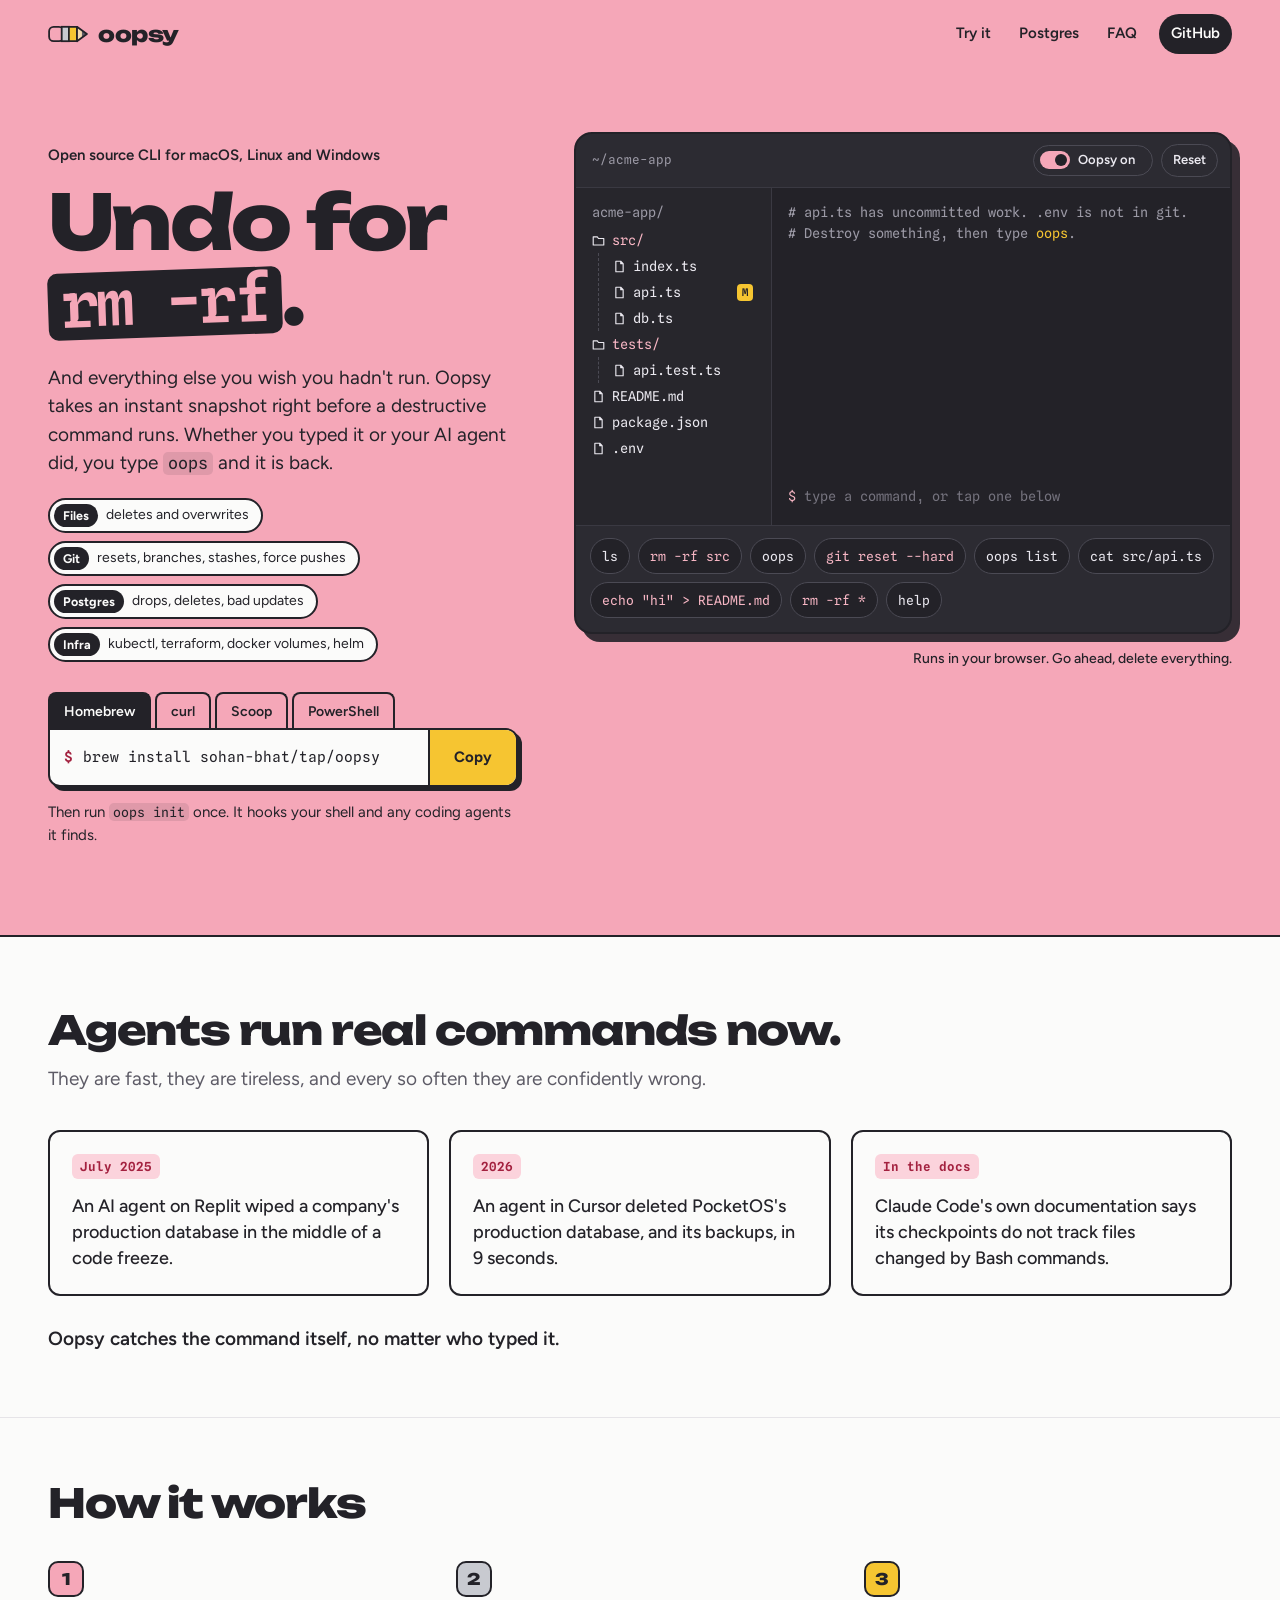
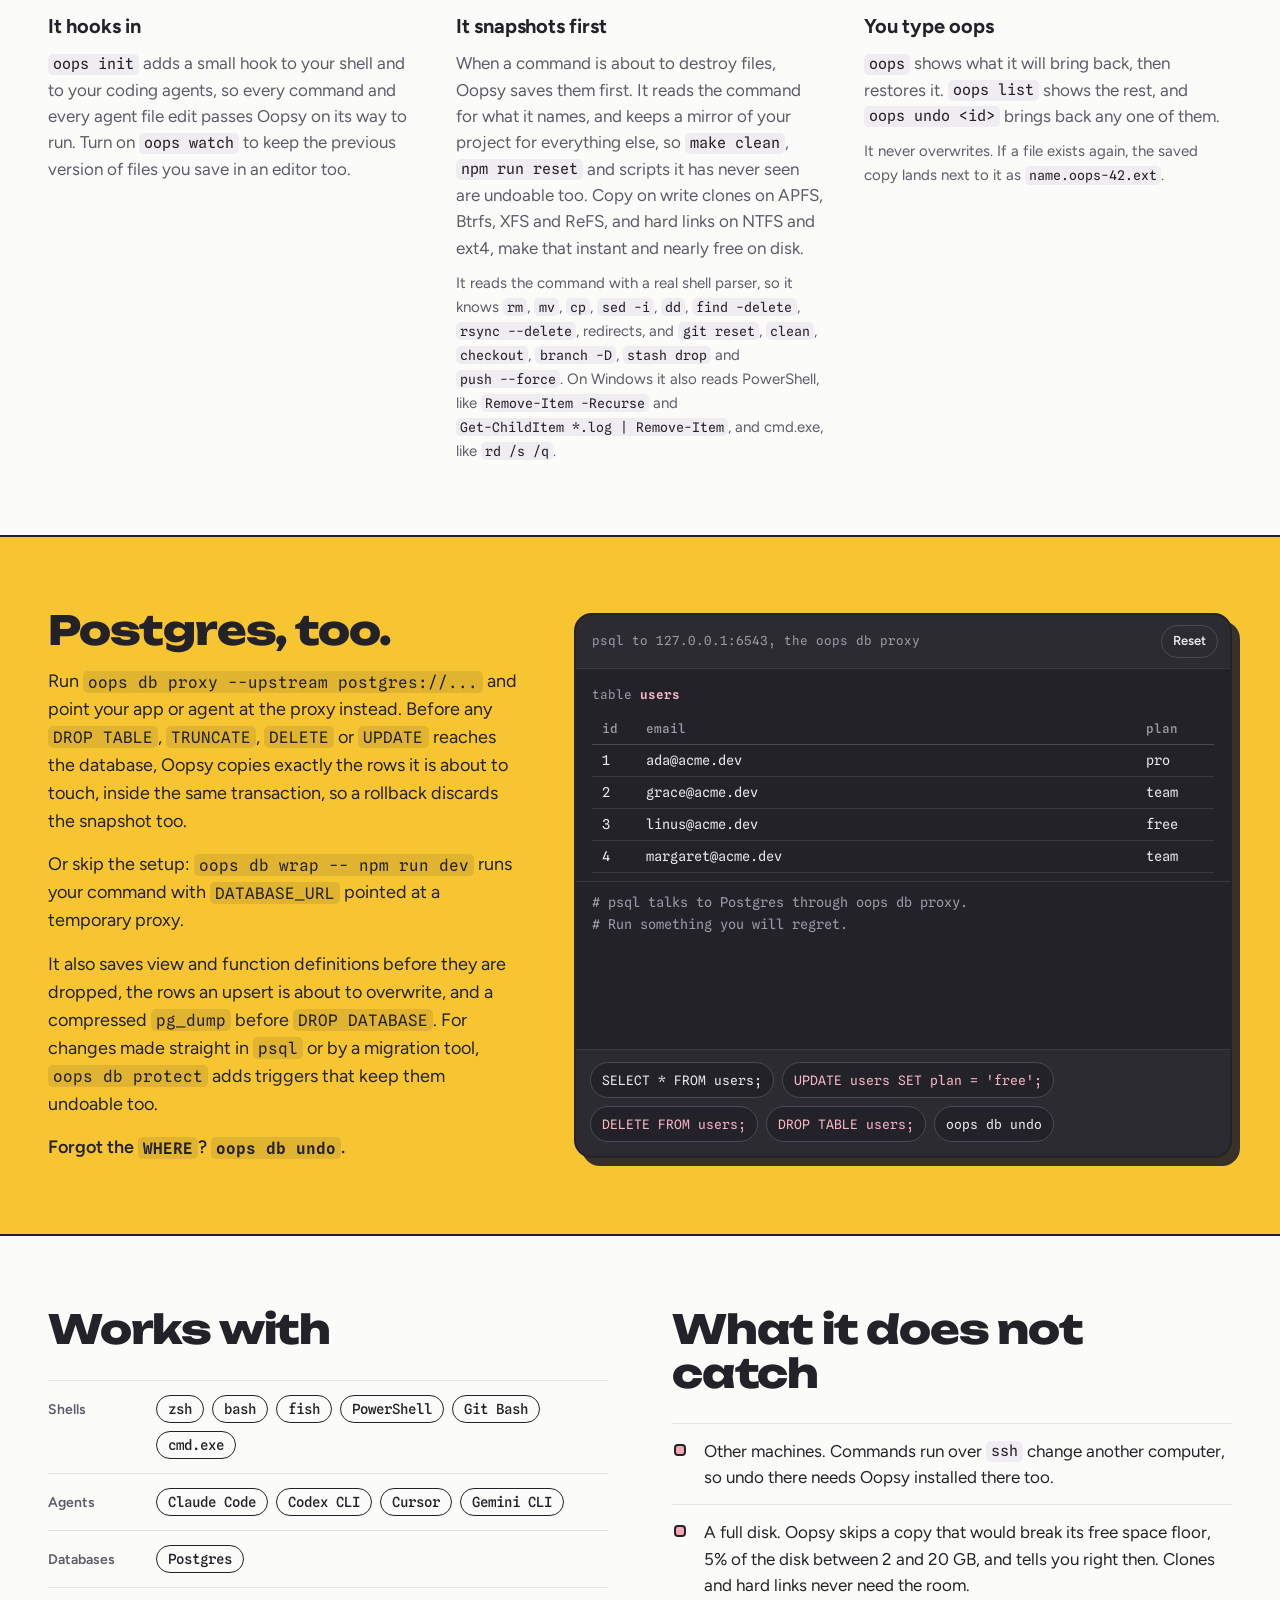
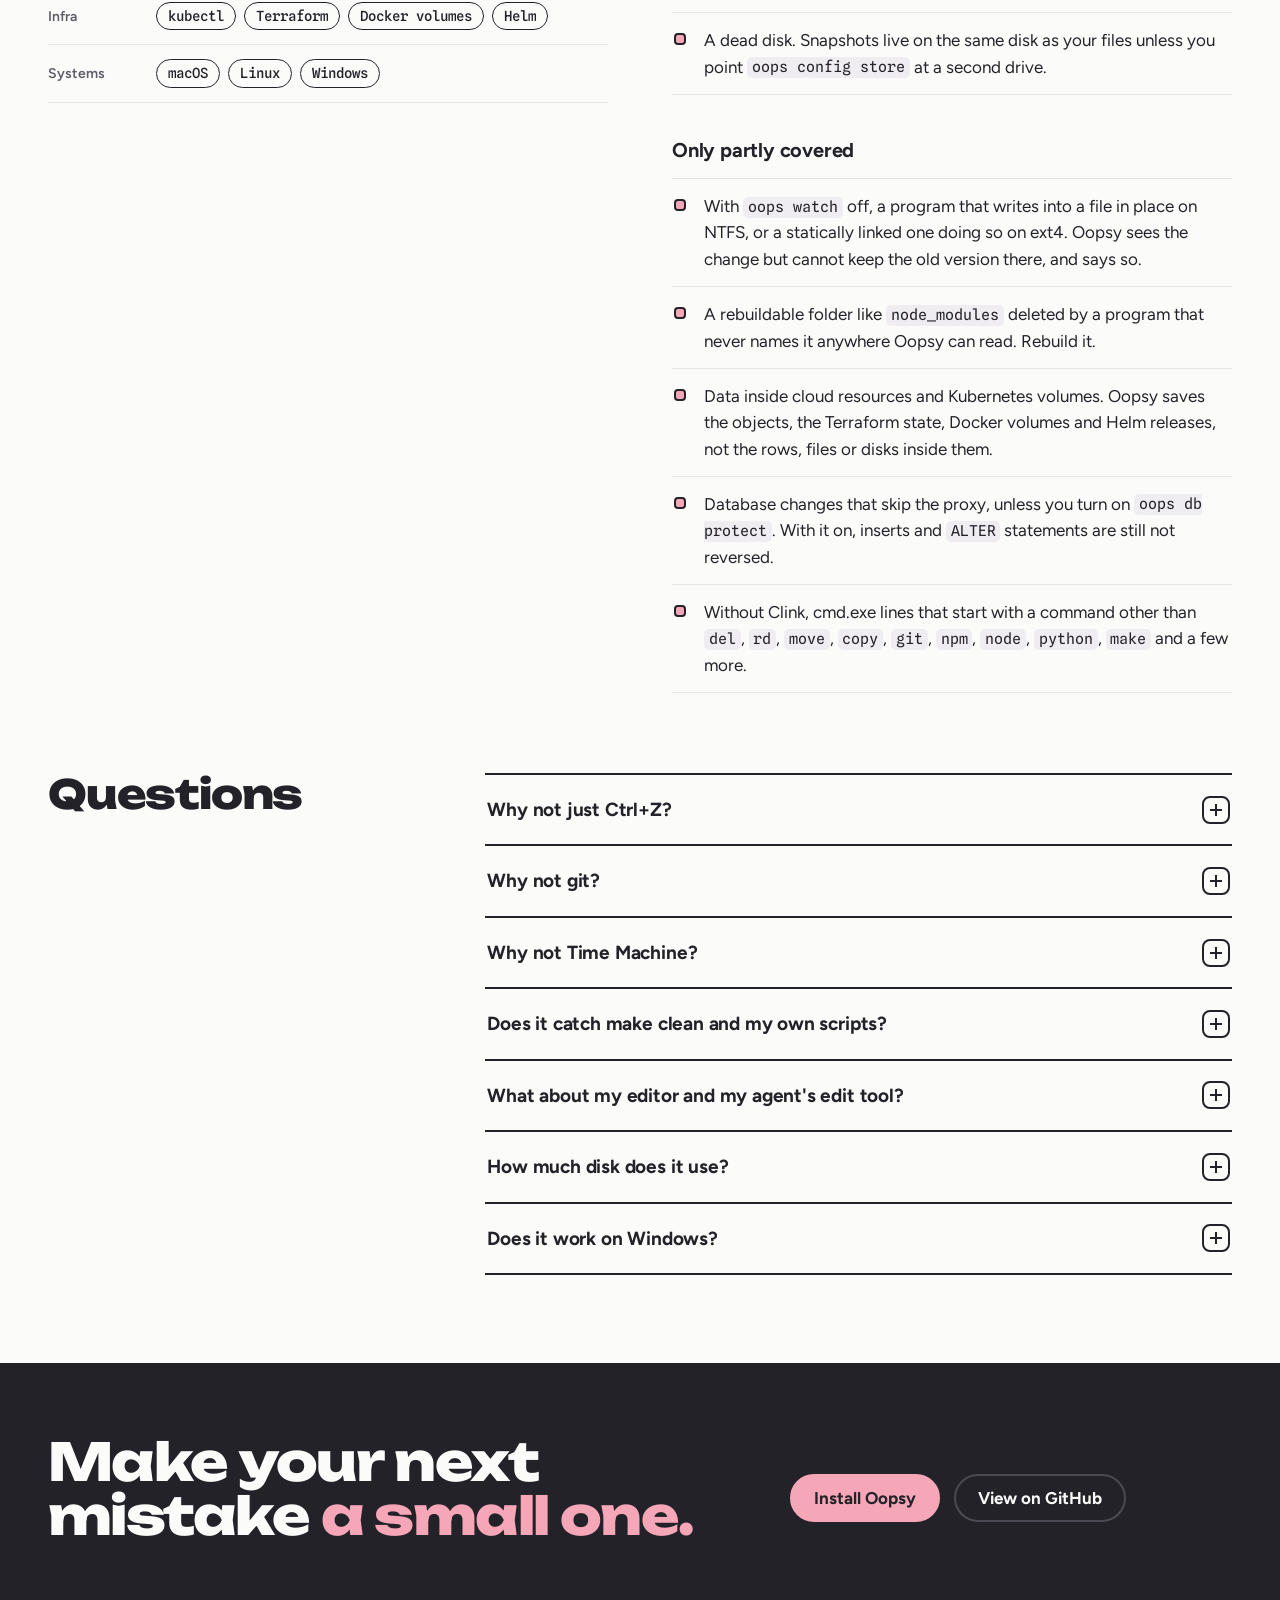
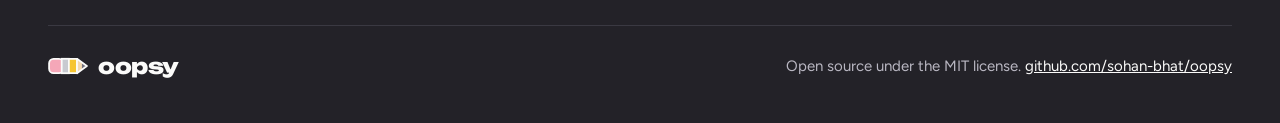
==== site/index.html @ 0bdcb868 "Sharpened pencil tip in the nav and footer logo and on the share card" ====
<!doctype html>
<html lang="en">
<head>
<meta charset="utf-8">
<meta name="viewport" content="width=device-width, initial-scale=1">
<title>Oopsy: undo for rm -rf</title>
<meta name="description" content="Oopsy is an open source CLI that makes destructive commands undoable, for people and AI coding agents. It snapshots files deleted or overwritten by any command, git resets, branches, stashes and force pushes, Postgres tables, rows and databases, and Kubernetes, Terraform and Docker state, right before they are destroyed. Type oops and it is back.">
<meta name="theme-color" content="#F5A7B8">
<link rel="canonical" href="https://sohan-bhat.github.io/oopsy/">
<link rel="icon" href="favicon.svg" type="image/svg+xml">
<link rel="icon" href="favicon-32.png" sizes="32x32" type="image/png">
<link rel="apple-touch-icon" href="apple-touch-icon.png">

<meta property="og:type" content="website">
<meta property="og:site_name" content="Oopsy">
<meta property="og:title" content="Oopsy: undo for rm -rf">
<meta property="og:description" content="Deleted files, overwrites, git resets, deleted branches, force pushes, dropped tables and deleted rows. Type oops and it is back.">
<meta property="og:url" content="https://sohan-bhat.github.io/oopsy/">
<meta property="og:image" content="https://sohan-bhat.github.io/oopsy/og.png">
<meta property="og:image:width" content="1200">
<meta property="og:image:height" content="630">
<meta property="og:image:alt" content="Oopsy. Undo for rm -rf. A terminal shows rm -rf src, then oops restoring 3 files.">
<meta name="twitter:card" content="summary_large_image">
<meta name="twitter:title" content="Oopsy: undo for rm -rf">
<meta name="twitter:description" content="Deleted files, git resets, force pushes, dropped tables and deleted rows. Type oops and it is back.">
<meta name="twitter:image" content="https://sohan-bhat.github.io/oopsy/og.png">

<link rel="preconnect" href="https://fonts.googleapis.com">
<link rel="preconnect" href="https://fonts.gstatic.com" crossorigin>
<link rel="preload" as="style" href="https://fonts.googleapis.com/css2?family=Figtree:wght@400;500;600;700&amp;family=Spline+Sans+Mono:wght@400;500;600&amp;family=Unbounded:wght@800&amp;display=swap">
<link rel="stylesheet" href="https://fonts.googleapis.com/css2?family=Figtree:wght@400;500;600;700&amp;family=Spline+Sans+Mono:wght@400;500;600&amp;family=Unbounded:wght@800&amp;display=swap" media="print" onload="this.media='all'">
<noscript><link rel="stylesheet" href="https://fonts.googleapis.com/css2?family=Figtree:wght@400;500;600;700&amp;family=Spline+Sans+Mono:wght@400;500;600&amp;family=Unbounded:wght@800&amp;display=swap"></noscript>
<link rel="stylesheet" href="styles.css">
</head>
<body>
<a class="skip" href="#main">Skip to content</a>

<header class="top">
  <div class="wrap top__inner">
    <a class="brand" href="#" aria-label="Oopsy home">
      <svg class="brand__mark" viewBox="0 0 44 20" aria-hidden="true"><rect x="1" y="2" width="16" height="16" rx="5" fill="#F5A7B8" stroke="#232228" stroke-width="2"/><rect x="15" y="2" width="8" height="16" fill="#C8CAD0" stroke="#232228" stroke-width="2"/><path d="M23 2h9v16h-9z" fill="#F6C531" stroke="#232228" stroke-width="2" stroke-linejoin="round"/><path d="M32 2l11 8-11 8z" fill="#F3D9B1"/><path d="M37.5 6l5.5 4-5.5 4z" fill="#5D5B66"/><path d="M32 2l11 8-11 8z" fill="none" stroke="#232228" stroke-width="2" stroke-linejoin="round"/></svg>
      <span class="brand__word">oopsy</span>
    </a>
    <nav class="top__nav" aria-label="Main">
      <a href="#try">Try it</a>
      <a href="#postgres">Postgres</a>
      <a href="#faq">FAQ</a>
      <a class="top__gh" href="https://github.com/sohan-bhat/oopsy">GitHub</a>
    </nav>
  </div>
</header>

<main id="main">

<section class="hero" aria-labelledby="hero-title">
  <div class="wrap hero__grid">
    <div class="hero__copy">
      <p class="hero__kicker">Open source CLI for macOS, Linux and Windows</p>
      <h1 id="hero-title" class="hero__title">Undo for<br> <code>rm&nbsp;-rf</code>.</h1>
      <p class="hero__lede">And everything else you wish you hadn't run. Oopsy takes an instant snapshot right before a destructive command runs. Whether you typed it or your AI agent did, you type <code>oops</code> and it is back.</p>
      <ul class="undoables" aria-label="What oops brings back">
        <li><b>Files</b> deletes and overwrites</li>
        <li><b>Git</b> resets, branches, stashes, force pushes</li>
        <li><b>Postgres</b> drops, deletes, bad updates</li>
        <li><b>Infra</b> kubectl, terraform, docker volumes, helm</li>
      </ul>

      <div class="install" id="install">
        <div class="install__tabs" role="tablist" aria-label="Install method">
          <button class="install__tab" role="tab" id="tab-brew" aria-selected="true" aria-controls="panel-install" data-cmd="brew install sohan-bhat/tap/oopsy">Homebrew</button>
          <button class="install__tab" role="tab" id="tab-curl" aria-selected="false" aria-controls="panel-install" tabindex="-1" data-cmd="curl -fsSL https://sohan-bhat.github.io/oopsy/install.sh | sh">curl</button>
          <button class="install__tab" role="tab" id="tab-scoop" aria-selected="false" aria-controls="panel-install" tabindex="-1" data-prompt="PS&gt;" data-cmd="scoop bucket add oopsy https://github.com/sohan-bhat/scoop-bucket; scoop install oopsy/oopsy">Scoop</button>
          <button class="install__tab" role="tab" id="tab-ps" aria-selected="false" aria-controls="panel-install" tabindex="-1" data-prompt="PS&gt;" data-cmd="irm https://sohan-bhat.github.io/oopsy/install.ps1 | iex">PowerShell</button>
        </div>
        <div class="install__box" id="panel-install" role="tabpanel" aria-labelledby="tab-brew">
          <code class="install__cmd" id="install-cmd"><span class="install__dollar" aria-hidden="true">$</span><span id="install-text">brew install sohan-bhat/tap/oopsy</span></code>
          <button class="install__copy" id="install-copy" type="button"><span class="install__copy-label">Copy</span></button>
        </div>
        <p class="install__then">Then run <code>oops init</code> once. It hooks your shell and any coding agents it finds.</p>
        <p class="sr-only" id="copy-status" role="status" aria-live="polite"></p>
      </div>
    </div>

    <div class="hero__demo" id="try">
      <div class="term" id="term" aria-label="Interactive demo terminal">
        <div class="term__bar">
          <span class="term__title">~/acme-app</span>
          <div class="term__controls">
            <button class="switch" id="oopsy-switch" type="button" aria-pressed="true">
              <span class="switch__track" aria-hidden="true"><span class="switch__knob"></span></span>
              <span class="switch__label">Oopsy <span class="switch__state">on</span></span>
            </button>
            <button class="term__reset" id="term-reset" type="button">Reset</button>
          </div>
        </div>
        <div class="term__body">
          <div class="tree" aria-label="Project files">
            <p class="tree__root">acme-app/</p>
            <ul class="tree__list" id="tree" role="list"></ul>
          </div>
          <div class="term__console">
            <div class="term__out" id="term-out" role="log" aria-live="polite" aria-label="Terminal output" tabindex="0"></div>
            <form class="term__line" id="term-form" autocomplete="off">
              <label class="term__prompt" for="term-input"><span class="sr-only">Command</span><span aria-hidden="true">$</span></label>
              <input class="term__input" id="term-input" type="text" spellcheck="false" autocapitalize="off" autocorrect="off" enterkeyhint="go" placeholder="type a command, or tap one below">
            </form>
          </div>
        </div>
        <div class="chips" id="chips" aria-label="Suggested commands"></div>
      </div>
      <p class="demo__note">Runs in your browser. Go ahead, delete everything.</p>
    </div>
  </div>
</section>

<section class="why" aria-labelledby="why-title">
  <div class="wrap">
    <h2 id="why-title" class="h2">Agents run real commands now.</h2>
    <p class="why__lede">They are fast, they are tireless, and every so often they are confidently wrong.</p>
    <ul class="incidents" role="list">
      <li class="incident">
        <p class="incident__when">July 2025</p>
        <p class="incident__what">An AI agent on Replit wiped a company's production database in the middle of a code freeze.</p>
      </li>
      <li class="incident">
        <p class="incident__when">2026</p>
        <p class="incident__what">An agent in Cursor deleted PocketOS's production database, and its backups, in 9 seconds.</p>
      </li>
      <li class="incident">
        <p class="incident__when">In the docs</p>
        <p class="incident__what">Claude Code's own documentation says its checkpoints do not track files changed by Bash commands.</p>
      </li>
    </ul>
    <p class="why__close">Oopsy catches the command itself, no matter who typed it.</p>
  </div>
</section>

<section class="how" aria-labelledby="how-title">
  <div class="wrap">
    <h2 id="how-title" class="h2">How it works</h2>
    <ol class="steps" role="list">
      <li class="step">
        <h3 class="step__title">It hooks in</h3>
        <p><code>oops init</code> adds a small hook to your shell and to your coding agents, so every command and every agent file edit passes Oopsy on its way to run. Turn on <code>oops watch</code> to keep the previous version of files you save in an editor too.</p>
      </li>
      <li class="step">
        <h3 class="step__title">It snapshots first</h3>
        <p>When a command is about to destroy files, Oopsy saves them first. It reads the command for what it names, and keeps a mirror of your project for everything else, so <code>make clean</code>, <code>npm run reset</code> and scripts it has never seen are undoable too. Copy on write clones on APFS, Btrfs, XFS and ReFS, and hard links on NTFS and ext4, make that instant and nearly free on disk.</p>
        <p class="step__more">It reads the command with a real shell parser, so it knows <code>rm</code>, <code>mv</code>, <code>cp</code>, <code>sed -i</code>, <code>dd</code>, <code>find -delete</code>, <code>rsync --delete</code>, redirects, and <code>git reset</code>, <code>clean</code>, <code>checkout</code>, <code>branch -D</code>, <code>stash drop</code> and <code>push --force</code>. On Windows it also reads PowerShell, like <code>Remove-Item -Recurse</code> and <code>Get-ChildItem *.log | Remove-Item</code>, and cmd.exe, like <code>rd /s /q</code>.</p>
      </li>
      <li class="step">
        <h3 class="step__title">You type oops</h3>
        <p><code>oops</code> shows what it will bring back, then restores it. <code>oops list</code> shows the rest, and <code>oops undo &lt;id&gt;</code> brings back any one of them.</p>
        <p class="step__more">It never overwrites. If a file exists again, the saved copy lands next to it as <code>name.oops-42.ext</code>.</p>
      </li>
    </ol>
  </div>
</section>

<section class="pg" id="postgres" aria-labelledby="pg-title">
  <div class="wrap pg__grid">
    <div class="pg__copy">
      <h2 id="pg-title" class="h2">Postgres, too.</h2>
      <p>Run <code>oops db proxy --upstream postgres://...</code> and point your app or agent at the proxy instead. Before any <code>DROP TABLE</code>, <code>TRUNCATE</code>, <code>DELETE</code> or <code>UPDATE</code> reaches the database, Oopsy copies exactly the rows it is about to touch, inside the same transaction, so a rollback discards the snapshot too.</p>
      <p>Or skip the setup: <code>oops db wrap -- npm run dev</code> runs your command with <code>DATABASE_URL</code> pointed at a temporary proxy.</p>
      <p>It also saves view and function definitions before they are dropped, the rows an upsert is about to overwrite, and a compressed <code>pg_dump</code> before <code>DROP DATABASE</code>. For changes made straight in <code>psql</code> or by a migration tool, <code>oops db protect</code> adds triggers that keep them undoable too.</p>
      <p>Forgot the <code>WHERE</code>? <code>oops db undo</code>.</p>
    </div>
    <div class="db" id="db" aria-label="Interactive database demo">
      <div class="db__bar">
        <span class="term__title">psql to 127.0.0.1:6543, the oops db proxy</span>
        <button class="term__reset" id="db-reset" type="button">Reset</button>
      </div>
      <div class="db__table-wrap">
        <p class="db__caption" id="db-caption">table <strong>users</strong></p>
        <table class="db__table" id="db-table" aria-describedby="db-caption">
          <thead><tr><th scope="col">id</th><th scope="col">email</th><th scope="col">plan</th></tr></thead>
          <tbody id="db-rows"></tbody>
        </table>
        <p class="db__empty" id="db-empty" hidden></p>
      </div>
      <div class="db__out" id="db-out" role="log" aria-live="polite" aria-label="Database console output" tabindex="0"></div>
      <div class="chips chips--db" id="db-chips" aria-label="Database commands"></div>
    </div>
  </div>
</section>

<section class="fit" aria-labelledby="fit-title">
  <div class="wrap fit__grid">
    <div>
      <h2 id="fit-title" class="h2">Works with</h2>
      <dl class="works">
        <div class="works__row"><dt>Shells</dt><dd><span>zsh</span><span>bash</span><span>fish</span><span>PowerShell</span><span>Git Bash</span><span>cmd.exe</span></dd></div>
        <div class="works__row"><dt>Agents</dt><dd><span>Claude Code</span><span>Codex CLI</span><span>Cursor</span><span>Gemini CLI</span></dd></div>
        <div class="works__row"><dt>Databases</dt><dd><span>Postgres</span></dd></div>
        <div class="works__row"><dt>Infra</dt><dd><span>kubectl</span><span>Terraform</span><span>Docker volumes</span><span>Helm</span></dd></div>
        <div class="works__row"><dt>Systems</dt><dd><span>macOS</span><span>Linux</span><span>Windows</span></dd></div>
      </dl>
    </div>
    <div>
      <h2 class="h2">What it does not catch</h2>
      <ul class="limits" role="list" id="limits">
        <li>Other machines. Commands run over <code>ssh</code> change another computer, so undo there needs Oopsy installed there too.</li>
        <li>A full disk. Oopsy skips a copy that would break its free space floor, 5% of the disk between 2 and 20 GB, and tells you right then. Clones and hard links never need the room.</li>
        <li>A dead disk. Snapshots live on the same disk as your files unless you point <code>oops config store</code> at a second drive.</li>
      </ul>
      <h3 class="limits__sub">Only partly covered</h3>
      <ul class="limits" role="list">
        <li>With <code>oops watch</code> off, a program that writes into a file in place on NTFS, or a statically linked one doing so on ext4. Oopsy sees the change but cannot keep the old version there, and says so.</li>
        <li>A rebuildable folder like <code>node_modules</code> deleted by a program that never names it anywhere Oopsy can read. Rebuild it.</li>
        <li>Data inside cloud resources and Kubernetes volumes. Oopsy saves the objects, the Terraform state, Docker volumes and Helm releases, not the rows, files or disks inside them.</li>
        <li>Database changes that skip the proxy, unless you turn on <code>oops db protect</code>. With it on, inserts and <code>ALTER</code> statements are still not reversed.</li>
        <li>Without Clink, cmd.exe lines that start with a command other than <code>del</code>, <code>rd</code>, <code>move</code>, <code>copy</code>, <code>git</code>, <code>npm</code>, <code>node</code>, <code>python</code>, <code>make</code> and a few more.</li>
      </ul>
    </div>
  </div>
</section>

<section class="faq" id="faq" aria-labelledby="faq-title">
  <div class="wrap faq__wrap">
    <h2 id="faq-title" class="h2">Questions</h2>
    <div class="faq__list">
      <details class="qa">
        <summary>Why not just Ctrl+Z?</summary>
        <p>Undo lives inside your editor. <code>rm</code>, <code>git</code> and your database never ask your editor first, so once a file is gone from disk there is no history to step back through. In a terminal, Ctrl+Z only suspends the running job.</p>
      </details>
      <details class="qa">
        <summary>Why not git?</summary>
        <p>Git protects what you committed. Uncommitted edits, untracked files, <code>.env</code> and everything in <code>.gitignore</code> are exactly what <code>rm -rf</code> and <code>git reset --hard</code> wipe out. Oopsy covers the work between commits.</p>
      </details>
      <details class="qa">
        <summary>Why not Time Machine?</summary>
        <p>Time Machine runs about once an hour, to another disk, and getting a folder back means scrolling through a timeline. Oopsy snapshots the exact moment before the command and restores in one word. Keep both.</p>
      </details>
      <details class="qa">
        <summary>Does it catch make clean and my own scripts?</summary>
        <p>Yes. Besides reading the command line, Oopsy keeps a mirror of each project you work in, where every file is a copy on write clone or a hard link, so it costs almost no disk. A quick walk before each command keeps it current, and whatever the command changes or deletes moves into its snapshot. Read only commands like <code>ls</code> and <code>git status</code> are skipped at no cost. Folders you can rebuild, like <code>node_modules</code>, are saved whole only when a command or its script names them.</p>
      </details>
      <details class="qa">
        <summary>What about my editor and my agent's edit tool?</summary>
        <p>Claude Code, Codex, Cursor and Gemini CLI file edits are saved before they happen, once per version, compressed, so repeats cost nothing; <code>oops</code> undoes the last one. For saves in your editor, run <code>oops watch on</code>: a small background service keeps the previous version of every file you change, and <code>oops list --watch</code> shows them.</p>
      </details>
      <details class="qa">
        <summary>How much disk does it use?</summary>
        <p>On APFS, Btrfs, XFS, ReFS and Windows Dev Drives, a snapshot is a copy on write clone. It shares storage with the original and costs almost nothing until the files change. On NTFS and ext4, a command that only deletes is saved with hard links, which cost nothing either. Overwrites there get a real copy, compressed with NTFS compression on Windows and zstd elsewhere, of any size as long as the disk keeps a safe floor free afterwards: 5% of the disk, between 2 and 20 GB. A project mirror costs a few hundred bytes per file. Snapshots are kept for 7 days and capped at 5 GB in total, and you can change both with <code>oops config</code>. To survive a dead disk, <code>oops config store</code> moves everything to a second drive, at the cost of one compressed copy of each project there.</p>
      </details>
      <details class="qa">
        <summary>Does it work on Windows?</summary>
        <p>Yes. Install it with Scoop or the PowerShell line above, then run <code>oops init</code>. It hooks PowerShell 7, Windows PowerShell, Git Bash and cmd.exe (every typed line with Clink, the common destructive commands without it), plus Claude Code, Codex CLI, Cursor and Gemini CLI, whichever shell they run commands in. Files another program has locked are skipped with a warning.</p>
      </details>
    </div>
  </div>
</section>

</main>

<footer class="foot">
  <div class="wrap foot__inner">
    <div class="foot__cta">
      <p class="foot__big">Make your next mistake <span>a small one.</span></p>
      <a class="btn" href="#install">Install Oopsy</a>
      <a class="btn btn--ghost" href="https://github.com/sohan-bhat/oopsy">View on GitHub</a>
    </div>
    <div class="foot__meta">
      <span class="brand brand--foot"><svg class="brand__mark" viewBox="0 0 44 20" aria-hidden="true"><rect x="1" y="2" width="16" height="16" rx="5" fill="#F5A7B8" stroke="#FBFBFA" stroke-width="2"/><rect x="15" y="2" width="8" height="16" fill="#C8CAD0" stroke="#FBFBFA" stroke-width="2"/><path d="M23 2h9v16h-9z" fill="#F6C531" stroke="#FBFBFA" stroke-width="2" stroke-linejoin="round"/><path d="M32 2l11 8-11 8z" fill="#F3D9B1"/><path d="M37.5 6l5.5 4-5.5 4z" fill="#75737F"/><path d="M32 2l11 8-11 8z" fill="none" stroke="#FBFBFA" stroke-width="2" stroke-linejoin="round"/></svg><span class="brand__word">oopsy</span></span>
      <p>Open source under the MIT license. <a href="https://github.com/sohan-bhat/oopsy">github.com/sohan-bhat/oopsy</a></p>
    </div>
  </div>
</footer>

<script src="app.js" defer></script>
</body>
</html>
---- site/styles.css ----
/* Oopsy. Palette taken from the end of a pencil: eraser, ferrule, paint, graphite. */
:root {
  --graphite: #232228;
  --graphite-2: #2c2b32;
  --graphite-3: #3a3942;
  --graphite-4: #4b4a54;
  --eraser: #f5a7b8;
  --eraser-soft: #fbd3dc;
  --eraser-deep: #e3879c;
  --eraser-ink: #a3213f;
  --pencil: #f6c531;
  --pencil-soft: #fde9a6;
  --ferrule: #c8cad0;
  --paper: #fbfbfa;
  --line: #e6e4e8;
  --ink: #232228;
  --muted: #5d5b66;

  --t-text: #ebe9f0;
  --t-dim: #9c9aa6;
  --t-pink: #f7b6c4;
  --t-yellow: #f6c531;
  --t-red: #ff9a9a;
  --t-green: #a9e2b8;

  --f-display: "Unbounded", "Figtree", system-ui, sans-serif;
  --f-body: "Figtree", system-ui, -apple-system, "Segoe UI", sans-serif;
  --f-mono: "Spline Sans Mono", ui-monospace, "SF Mono", Menlo, Consolas, monospace;

  --r-lg: 18px;
  --r-md: 12px;
  --r-sm: 8px;
  --gutter: 16px;
  --maxw: 1200px;
}
@media (min-width: 720px) { :root { --gutter: 32px; } }
@media (min-width: 1100px) { :root { --gutter: 48px; } }

*, *::before, *::after { box-sizing: border-box; }
html {
  -webkit-text-size-adjust: 100%; scroll-behavior: smooth;
  /* no rubber band past the ends; if a browser still bounces, it shows hero pink on top and footer graphite below */
  overscroll-behavior-y: none;
  background: linear-gradient(var(--eraser) 50%, var(--graphite) 50%);
  scrollbar-color: var(--graphite-4) var(--paper);
}
body { overscroll-behavior-y: none; }

/* scrollbars: thin, rounded, in the page's own colors */
::-webkit-scrollbar { width: 12px; height: 12px; }
::-webkit-scrollbar-track { background: var(--paper); }
::-webkit-scrollbar-thumb { background: var(--graphite-4); border-radius: 999px; border: 3px solid var(--paper); }
::-webkit-scrollbar-thumb:hover { background: var(--graphite); }
::-webkit-scrollbar-corner { background: transparent; }
.term ::-webkit-scrollbar, .pg ::-webkit-scrollbar { width: 10px; }
.term ::-webkit-scrollbar-track, .pg ::-webkit-scrollbar-track { background: transparent; }
.term ::-webkit-scrollbar-thumb, .pg ::-webkit-scrollbar-thumb { background: var(--graphite-4); border: 3px solid var(--graphite); }
.term ::-webkit-scrollbar-thumb:hover, .pg ::-webkit-scrollbar-thumb:hover { background: var(--t-dim); }
@media (prefers-reduced-motion: reduce) { html { scroll-behavior: auto; } }
body {
  margin: 0;
  font-family: var(--f-body);
  font-size: 17px;
  line-height: 1.55;
  color: var(--ink);
  background: var(--paper);
  -webkit-font-smoothing: antialiased;
  text-rendering: optimizeLegibility;
  overflow-x: hidden;
}
img, svg { display: block; max-width: 100%; }
a { color: inherit; }
p { margin: 0; }
h1, h2, h3 { margin: 0; }
code { font-family: var(--f-mono); font-size: .88em; }
button { font: inherit; color: inherit; }
:focus-visible { outline: 3px solid var(--graphite); outline-offset: 3px; border-radius: 4px; }

.sr-only {
  position: absolute; width: 1px; height: 1px; padding: 0; margin: -1px;
  overflow: hidden; clip: rect(0 0 0 0); white-space: nowrap; border: 0;
}
.skip {
  position: absolute; left: 12px; top: -60px; z-index: 10;
  background: var(--graphite); color: var(--paper); padding: 10px 14px; border-radius: var(--r-sm);
  text-decoration: none; font-weight: 600;
}
.skip:focus { top: 12px; }

.wrap { width: 100%; max-width: calc(var(--maxw) + var(--gutter) * 2); margin: 0 auto; padding: 0 var(--gutter); }

/* ---------- header ---------- */
.top { background: var(--eraser); }
.top__inner { display: flex; align-items: center; justify-content: space-between; height: 68px; }
.brand { display: inline-flex; align-items: center; gap: 10px; text-decoration: none; }
.brand__mark { width: 40px; height: 18px; }
.brand__word { font-family: var(--f-display); font-weight: 800; font-size: 21px; letter-spacing: -.02em; }
.top__nav { display: flex; align-items: center; gap: 4px; }
.top__nav a {
  text-decoration: none; font-weight: 600; font-size: 15px; padding: 8px 12px; border-radius: 999px;
}
.top__nav a:hover { background: rgba(35, 34, 40, .08); }
.top__nav .top__gh { background: var(--graphite); color: var(--paper); margin-left: 6px; }
.top__nav .top__gh:hover { background: var(--graphite-3); }
@media (max-width: 560px) {
  .top__nav a:not(.top__gh) { display: none; }
}

/* ---------- hero ---------- */
.hero {
  background: var(--eraser);
  padding: 36px 0 64px;
  border-bottom: 2px solid var(--graphite);
}
.hero__grid { display: grid; grid-template-columns: minmax(0, 1fr); gap: 40px; align-items: start; }
.hero__grid > *, .pg__grid > *, .fit__grid > *, .faq__wrap > * { min-width: 0; }
@media (min-width: 1040px) {
  .hero { padding: 64px 0 88px; }
  .hero__grid { grid-template-columns: minmax(0, 5fr) minmax(0, 7fr); gap: 56px; }
  .hero__copy { padding-top: 12px; }
}
.hero__kicker { font-weight: 600; font-size: 15px; margin-bottom: 18px; }
.hero__title {
  font-family: var(--f-display);
  font-weight: 800;
  font-size: clamp(44px, 9.6vw, 76px);
  line-height: .98;
  letter-spacing: -.035em;
}
.hero__title code {
  font-family: var(--f-mono);
  font-weight: 600;
  font-size: .82em;
  letter-spacing: -.04em;
  display: inline-block;
  background: var(--graphite);
  color: var(--eraser);
  padding: .02em .22em .08em;
  border-radius: .16em;
  transform: rotate(-2deg);
  margin-top: .12em;
}
.hero__lede { margin-top: 26px; font-size: 19px; line-height: 1.5; max-width: 34em; }
.hero__lede code { background: rgba(35, 34, 40, .1); padding: .08em .3em; border-radius: 5px; white-space: nowrap; }
.undoables { list-style: none; margin: 20px 0 0; padding: 0; display: flex; flex-wrap: wrap; gap: 8px; max-width: 36em; }
.undoables li {
  display: inline-flex; align-items: center; gap: 8px;
  font-size: 14px; line-height: 1.2; padding: 4px 12px 4px 4px;
  border: 2px solid var(--graphite); border-radius: 999px; background: var(--paper); color: var(--graphite);
}
.undoables b {
  font-weight: 700; font-size: 12.5px; background: var(--graphite); color: var(--paper);
  padding: 4px 9px; border-radius: 999px;
}

/* install */
.install { margin-top: 30px; max-width: 560px; }
.install__tabs { display: flex; gap: 4px; }
.install__tab {
  appearance: none; border: 2px solid var(--graphite); border-bottom: 0;
  background: transparent; padding: 7px 14px 6px; font-weight: 600; font-size: 14px;
  border-radius: var(--r-sm) var(--r-sm) 0 0; cursor: pointer;
}
.install__tab[aria-selected="true"] { background: var(--graphite); color: var(--paper); }
.install__tab:not([aria-selected="true"]):hover { background: rgba(35, 34, 40, .08); }
.install__box {
  display: flex; align-items: stretch;
  background: var(--paper); border: 2px solid var(--graphite);
  border-radius: 0 var(--r-md) var(--r-md) var(--r-md);
  box-shadow: 4px 4px 0 var(--graphite);
  min-height: 58px;
}
.install__cmd {
  flex: 1; min-width: 0; display: flex; align-items: center; gap: 10px;
  padding: 17px 14px; font-size: 14.5px; line-height: 1.4; align-items: flex-start;
  white-space: normal;
}
.install__cmd .w { white-space: nowrap; }
.install__cmd .w--url { white-space: normal; overflow-wrap: normal; }
.install__dollar { color: var(--eraser-ink); font-weight: 600; user-select: none; }
.install__copy {
  appearance: none; flex: none; border: 0; border-left: 2px solid var(--graphite);
  background: var(--pencil); font-weight: 700; font-size: 15px; padding: 0 18px; cursor: pointer;
  border-radius: 0 10px 10px 0; min-width: 88px;
}
@media (max-width: 480px) {
  .install__cmd { font-size: 13.5px; }
  .install__copy { min-width: 76px; padding: 0 14px; }
  .install__tab { padding: 7px 10px 6px; font-size: 13.5px; }
}
@media (max-width: 400px) {
  /* Room for the PS> prompt next to the longest unbreakable URL piece. */
  .install__cmd { font-size: 13px; gap: 8px; padding: 17px 12px; }
  .install__copy { min-width: 64px; padding: 0 10px; }
}
@media (max-width: 370px) {
  .install__cmd { font-size: 12px; }
}
.install__copy:hover { background: #ffd24d; }
.install__copy:active { background: #eab619; }
.install__copy.is-copied { background: var(--graphite); color: var(--pencil); }
.install__then { margin-top: 14px; font-size: 15px; }
.install__then code { background: rgba(35, 34, 40, .1); padding: .08em .3em; border-radius: 5px; }

.demo__note { margin-top: 14px; font-size: 14px; font-weight: 500; }
@media (min-width: 1040px) { .demo__note { text-align: right; } }

/* ---------- terminal ---------- */
.term, .db {
  background: var(--graphite);
  color: var(--t-text);
  border: 2px solid var(--graphite);
  border-radius: var(--r-lg);
  box-shadow: 8px 8px 0 rgba(35, 34, 40, .9);
  overflow: hidden;
  font-family: var(--f-mono);
  font-size: 13.5px;
  line-height: 1.6;
}
.term__bar, .db__bar {
  display: flex; align-items: center; justify-content: space-between; gap: 12px;
  padding: 10px 12px 10px 16px; background: var(--graphite-2);
  border-bottom: 1px solid var(--graphite-3);
}
.term__title { color: var(--t-dim); font-size: 12.5px; white-space: nowrap; overflow: hidden; text-overflow: ellipsis; }
.term__controls { display: flex; align-items: center; gap: 8px; }
.term__reset {
  appearance: none; border: 1px solid var(--graphite-4); background: transparent; color: var(--t-text);
  font-family: var(--f-body); font-size: 13px; font-weight: 600; padding: 5px 11px; border-radius: 999px; cursor: pointer;
}
.term__reset:hover { background: var(--graphite-3); }
.term :focus-visible, .db :focus-visible { outline-color: var(--pencil); }

.switch {
  appearance: none; border: 1px solid var(--graphite-4); background: transparent; cursor: pointer;
  display: inline-flex; align-items: center; gap: 8px; padding: 4px 11px 4px 6px; border-radius: 999px;
  font-family: var(--f-body); font-size: 13px; font-weight: 600; color: var(--t-text);
}
.switch:hover { background: var(--graphite-3); }
.switch__track {
  width: 30px; height: 18px; border-radius: 999px; background: var(--graphite-4); position: relative;
  transition: background .18s ease;
}
.switch__knob {
  position: absolute; top: 3px; left: 3px; width: 12px; height: 12px; border-radius: 50%;
  background: var(--t-text); transition: transform .18s ease;
}
.switch[aria-pressed="true"] .switch__track { background: var(--eraser); }
.switch[aria-pressed="true"] .switch__knob { transform: translateX(12px); background: var(--graphite); }
.switch__state { display: inline-block; min-width: 1.6em; text-align: left; }

.term__body { display: grid; grid-template-columns: 1fr; }
@media (min-width: 600px) {
  .term__body { grid-template-columns: 196px minmax(0, 1fr); }
}

/* file tree */
.tree {
  padding: 14px 12px 14px 16px;
  border-bottom: 1px solid var(--graphite-3);
  background: #27262c;
}
@media (min-width: 600px) {
  .tree { border-bottom: 0; border-right: 1px solid var(--graphite-3); }
}
.tree__root { color: var(--t-dim); margin-bottom: 4px; }
.tree__list, .tree__list ul { list-style: none; margin: 0; padding: 0; }
.tree__list { display: grid; grid-template-columns: 1fr 1fr; column-gap: 8px; }
.tree__list > li { grid-column: span 1; }
@media (min-width: 600px) { .tree__list { display: block; } }
@media (max-width: 599px) { .chip { font-size: 12.5px; padding: 8px 10px; min-height: 34px; } .chips { gap: 6px; } }
.tree__list ul { padding-left: 14px; border-left: 1px dashed var(--graphite-4); margin-left: 6px; }
.node { position: relative; }
.node__row {
  display: flex; align-items: center; gap: 7px; height: 26px; padding: 0 6px; margin-left: -6px;
  border-radius: 6px; white-space: nowrap;
}
.node__icon { width: 13px; height: 13px; flex: none; }
.node__name { overflow: hidden; text-overflow: ellipsis; }
.node--dir > .node__row .node__name { color: var(--t-pink); }
.node__badge {
  font-size: 10.5px; font-weight: 600; line-height: 1; padding: 3px 5px; border-radius: 4px;
  background: var(--pencil); color: var(--graphite); margin-left: auto;
}
.node__ghost-tag {
  display: none; font-size: 10.5px; color: var(--t-dim); margin-left: auto;
}

/* deleted, but Oopsy kept a snapshot: a ghost outline stays */
.node.is-ghost > .node__row { color: var(--t-dim); outline: 1px dashed var(--graphite-4); outline-offset: -1px; }
.node.is-ghost > .node__row .node__name { color: var(--t-dim); text-decoration: line-through; text-decoration-color: rgba(156, 154, 166, .6); }
.node.is-ghost > .node__row .node__icon { opacity: .45; }
.node.is-ghost > .node__row .node__badge { display: none; }
.node.is-ghost > .node__row .node__ghost-tag { display: inline; }
.node.is-ghost .node.is-ghost > .node__row { outline: 0; }
.node.is-ghost .node.is-ghost > .node__row .node__ghost-tag { display: none; }

/* deleted for real: nothing left */
.node.is-gone { display: none; }

/* the meaningful motion: erasing and restoring */
.node.is-erasing > .node__row { animation: erase .42s cubic-bezier(.6, 0, .4, 1) both; animation-delay: var(--d, 0ms); }
@keyframes erase {
  0% { clip-path: inset(0 0 0 0); background: rgba(245, 167, 184, .28); }
  100% { clip-path: inset(0 0 0 100%); background: rgba(245, 167, 184, 0); }
}
.node.is-restoring > .node__row { animation: restore 1.1s cubic-bezier(.2, .7, .2, 1) both; animation-delay: var(--d, 0ms); }
@keyframes restore {
  0% { clip-path: inset(0 100% 0 0); background: rgba(169, 226, 184, .26); }
  40% { clip-path: inset(0 0 0 0); background: rgba(169, 226, 184, .22); }
  100% { clip-path: inset(0 0 0 0); background: rgba(169, 226, 184, 0); }
}
.node.is-changed > .node__row { animation: changed .9s ease both; }
@keyframes changed {
  0% { background: rgba(245, 167, 184, .35); }
  100% { background: rgba(245, 167, 184, 0); }
}

/* console */
.term__console { display: flex; flex-direction: column; min-width: 0; }
.term__out {
  height: 232px; overflow-y: auto; padding: 14px 16px 4px; scrollbar-width: thin; scrollbar-color: var(--graphite-4) transparent;
  white-space: pre-wrap; word-break: break-word;
}
@media (min-width: 600px) { .term__out { height: 288px; } }
.term__out:focus-visible { outline-offset: -3px; }
.ln { min-height: 1.6em; }
.ln--cmd { color: var(--t-text); }
.ln--cmd .p { color: var(--t-pink); margin-right: .6em; user-select: none; }
.ln--dim { color: var(--t-dim); }
.ln--err { color: var(--t-red); }
.ln--ok { color: var(--t-green); }
.ln--oops { color: var(--t-yellow); }
.ln--oops b, .ln b { font-weight: 600; }
.ln--gap { height: .6em; min-height: 0; }
.ln .hl { color: var(--t-pink); }
.ln .y { color: var(--t-yellow); }
.ln .g { color: var(--t-green); }
.ln .d { color: var(--t-dim); }

.term__line {
  display: flex; align-items: center; gap: .6em; padding: 6px 16px 14px;
}
.term__prompt { color: var(--t-pink); user-select: none; }
.term__input {
  flex: 1; min-width: 0; background: transparent; border: 0; padding: 4px 0;
  color: var(--t-text); font: inherit; font-size: 16px; caret-color: var(--pencil);
}
@media (min-width: 600px) { .term__input { font-size: inherit; } }
.term__input::placeholder { color: #75737e; }
.term__input:focus { outline: none; }
.term__line:focus-within { box-shadow: inset 0 -2px 0 var(--graphite-4); }

/* chips */
.chips {
  display: flex; flex-wrap: wrap; gap: 8px; padding: 12px 14px 14px;
  background: var(--graphite-2); border-top: 1px solid var(--graphite-3);
}
.chip {
  appearance: none; cursor: pointer; border: 1px solid var(--graphite-4); background: var(--graphite);
  color: var(--t-text); font-family: var(--f-mono); font-size: 13px; line-height: 1;
  padding: 9px 11px; border-radius: 999px; white-space: nowrap; min-height: 36px;
}
.chip:hover { border-color: var(--t-dim); }
.chip:disabled { opacity: .45; cursor: default; }
.chip--danger { color: var(--t-pink); }
.chip--hero { background: var(--pencil); color: var(--graphite); border-color: var(--pencil); font-weight: 600; }
.chip--hero:hover { background: #ffd24d; border-color: #ffd24d; }

/* ---------- sections ---------- */
.h2 {
  font-family: var(--f-display); font-weight: 800; letter-spacing: -.03em;
  font-size: clamp(28px, 5vw, 40px); line-height: 1.08;
}

.why { padding: 72px 0 64px; }
.why__lede { margin-top: 12px; font-size: 19px; color: var(--muted); max-width: 36em; }
.incidents { list-style: none; padding: 0; margin: 36px 0 0; display: grid; gap: 16px; }
@media (min-width: 820px) { .incidents { grid-template-columns: repeat(3, 1fr); gap: 20px; } }
.incident {
  border: 2px solid var(--graphite); border-radius: var(--r-md); padding: 20px 22px 22px;
  background: var(--paper);
}
.incident__when {
  display: inline-block; font-family: var(--f-mono); font-size: 12.5px; font-weight: 600;
  background: var(--eraser-soft); color: var(--eraser-ink); padding: 3px 8px; border-radius: 6px;
}
.incident__what { margin-top: 14px; font-size: 18px; line-height: 1.45; font-weight: 500; }
.why__close { margin-top: 28px; font-size: 19px; font-weight: 600; }

.how { padding: 64px 0 72px; border-top: 1px solid var(--line); }
.steps { list-style: none; padding: 0; margin: 36px 0 0; display: grid; gap: 28px; counter-reset: step; }
@media (min-width: 820px) { .steps { grid-template-columns: repeat(3, 1fr); gap: 40px; } }
.step { counter-increment: step; position: relative; padding-top: 50px; }
.step::before {
  content: counter(step);
  position: absolute; top: 0; left: 0; width: 36px; height: 36px; border-radius: 10px;
  display: grid; place-items: center; font-family: var(--f-display); font-weight: 800; font-size: 16px;
  background: var(--eraser); border: 2px solid var(--graphite);
}
.step:nth-child(2)::before { background: var(--ferrule); }
.step:nth-child(3)::before { background: var(--pencil); }
.step__title { font-size: 20px; font-weight: 700; margin-bottom: 8px; letter-spacing: -.01em; }
.step p { color: var(--muted); }
.step .step__more { margin-top: 10px; font-size: 15px; line-height: 1.6; }
.step code { white-space: nowrap; }
.step code, .pg__copy code, .limits code, .qa code {
  background: #efedf1; color: var(--ink); padding: .1em .32em; border-radius: 5px;
}

/* postgres */
.pg { background: var(--pencil); padding: 72px 0; border-top: 2px solid var(--graphite); border-bottom: 2px solid var(--graphite); }
.pg__grid { display: grid; grid-template-columns: minmax(0, 1fr); gap: 36px; align-items: center; }
@media (min-width: 1000px) { .pg__grid { grid-template-columns: minmax(0, 5fr) minmax(0, 7fr); gap: 56px; } }
.pg__copy p { margin-top: 16px; font-size: 18px; max-width: 32em; }
.pg__copy code { background: rgba(35, 34, 40, .1); }
.pg__copy p:last-child { font-weight: 600; }

.db__table-wrap { padding: 16px 16px 8px; min-height: 212px; position: relative; }
.db__caption { color: var(--t-dim); font-size: 12.5px; margin-bottom: 8px; }
.db__caption strong { color: var(--t-pink); font-weight: 600; }
.db__table { width: 100%; border-collapse: collapse; table-layout: fixed; }
.db__table th, .db__table td {
  text-align: left; padding: 0 10px; height: 32px; border-bottom: 1px solid var(--graphite-3);
  white-space: nowrap; overflow: hidden; text-overflow: ellipsis;
}
.db__table th { color: var(--t-dim); font-weight: 500; font-size: 12.5px; border-bottom-color: var(--graphite-4); }
.db__table th:first-child, .db__table td:first-child { width: 44px; }
.db__table th:last-child, .db__table td:last-child { width: 78px; }
.db__table tr.is-erasing td { animation: erase .4s cubic-bezier(.6, 0, .4, 1) both; animation-delay: var(--d, 0ms); }
.db__table tr.is-restoring td { animation: restore 1.1s cubic-bezier(.2, .7, .2, 1) both; animation-delay: var(--d, 0ms); }
.db__table td.is-changed { animation: changed .9s ease both; color: var(--t-pink); }
.db__table.is-dropped { opacity: .35; }
.db__table.is-dropped thead th { text-decoration: line-through; }
.db__empty {
  position: absolute; left: 16px; right: 16px; top: 82px; text-align: center; color: var(--t-dim);
  border: 1px dashed var(--graphite-4); border-radius: var(--r-sm); padding: 18px 12px; background: rgba(35, 34, 40, .85);
}
.db__empty[hidden] { display: none; }
.db__out {
  height: 168px; overflow-y: auto; padding: 10px 16px; border-top: 1px solid var(--graphite-3);
  white-space: pre-wrap; word-break: break-word; scrollbar-width: thin; scrollbar-color: var(--graphite-4) transparent;
}
.ln--sql .p { color: var(--t-pink); margin-right: .6em; }
.ln--proxy { color: var(--t-yellow); }

/* works with / limits */
.fit { padding: 72px 0; }
.fit__grid { display: grid; gap: 56px; }
@media (min-width: 900px) { .fit__grid { grid-template-columns: 1fr 1fr; gap: 64px; } }
.works { margin: 28px 0 0; }
.works__row { display: grid; grid-template-columns: 96px 1fr; gap: 12px; padding: 14px 0; border-top: 1px solid var(--line); align-items: baseline; }
.works__row:last-child { border-bottom: 1px solid var(--line); }
.works dt { font-size: 14px; font-weight: 600; color: var(--muted); }
.works dd { margin: 0; display: flex; flex-wrap: wrap; gap: 8px; }
.works dd span {
  font-family: var(--f-mono); font-size: 14px; font-weight: 500;
  border: 1.5px solid var(--graphite); border-radius: 999px; padding: 4px 11px; line-height: 1.3;
}
.limits { list-style: none; padding: 0; margin: 28px 0 0; }
.limits li {
  position: relative; padding: 14px 0 14px 32px; border-top: 1px solid var(--line); color: var(--ink);
}
.limits li:last-child { border-bottom: 1px solid var(--line); }
.limits__sub { font-size: 20px; font-weight: 700; letter-spacing: -.01em; margin: 40px 0 0; }
.limits__sub + .limits { margin-top: 12px; }
.limits li::before {
  content: ""; position: absolute; left: 2px; top: 20px; width: 12px; height: 12px; border-radius: 4px;
  background: var(--eraser); border: 2px solid var(--graphite);
}

/* faq */
.faq { padding: 8px 0 88px; }
.faq__wrap { display: grid; gap: 28px; }
@media (min-width: 900px) { .faq__wrap { grid-template-columns: 1fr 2fr; gap: 64px; } }
.faq__list { border-top: 2px solid var(--graphite); }
.qa { border-bottom: 2px solid var(--graphite); }
.qa summary {
  list-style: none; cursor: pointer; display: flex; justify-content: space-between; align-items: center; gap: 16px;
  padding: 20px 2px; font-size: 19px; font-weight: 700; letter-spacing: -.01em;
}
.qa summary::-webkit-details-marker { display: none; }
.qa summary::after {
  content: ""; flex: none; width: 28px; height: 28px; border-radius: 8px; border: 2px solid var(--graphite);
  background:
    linear-gradient(var(--graphite), var(--graphite)) center / 12px 2px no-repeat,
    linear-gradient(var(--graphite), var(--graphite)) center / 2px 12px no-repeat,
    var(--paper);
}
.qa[open] summary::after {
  background: linear-gradient(var(--graphite), var(--graphite)) center / 12px 2px no-repeat, var(--eraser);
}
.qa summary:hover::after { background-color: var(--eraser-soft); }
.qa p { padding: 0 2px 22px; color: var(--muted); max-width: 40em; }

/* footer */
.foot { background: var(--graphite); color: var(--paper); padding: 72px 0 40px; }
.foot__cta { display: flex; flex-wrap: wrap; align-items: center; gap: 12px 14px; }
.foot__big {
  flex-basis: 100%; font-family: var(--f-display); font-weight: 800; letter-spacing: -.03em;
  font-size: clamp(30px, 5.6vw, 52px); line-height: 1.04; margin-bottom: 18px; max-width: 14em;
}
.foot__big span { color: var(--eraser); }
.btn {
  display: inline-flex; align-items: center; justify-content: center; min-height: 48px; padding: 0 22px;
  border-radius: 999px; background: var(--eraser); color: var(--graphite); font-weight: 700; text-decoration: none;
  border: 2px solid var(--eraser);
}
.btn:hover { background: #f8bccb; border-color: #f8bccb; }
.btn--ghost { background: transparent; color: var(--paper); border-color: var(--graphite-4); }
.btn--ghost:hover { background: var(--graphite-3); border-color: var(--graphite-4); }
.foot :focus-visible { outline-color: var(--eraser); }
.foot__meta {
  margin-top: 64px; padding-top: 24px; border-top: 1px solid var(--graphite-3);
  display: flex; flex-wrap: wrap; gap: 14px 24px; justify-content: space-between; align-items: center;
  color: #b9b7c2; font-size: 15px;
}
.foot__meta a { color: var(--paper); }
.brand--foot .brand__word { color: var(--paper); }

@media (prefers-reduced-motion: reduce) {
  *, *::before, *::after { animation-duration: .001ms !important; animation-delay: 0ms !important; transition-duration: .001ms !important; }
}
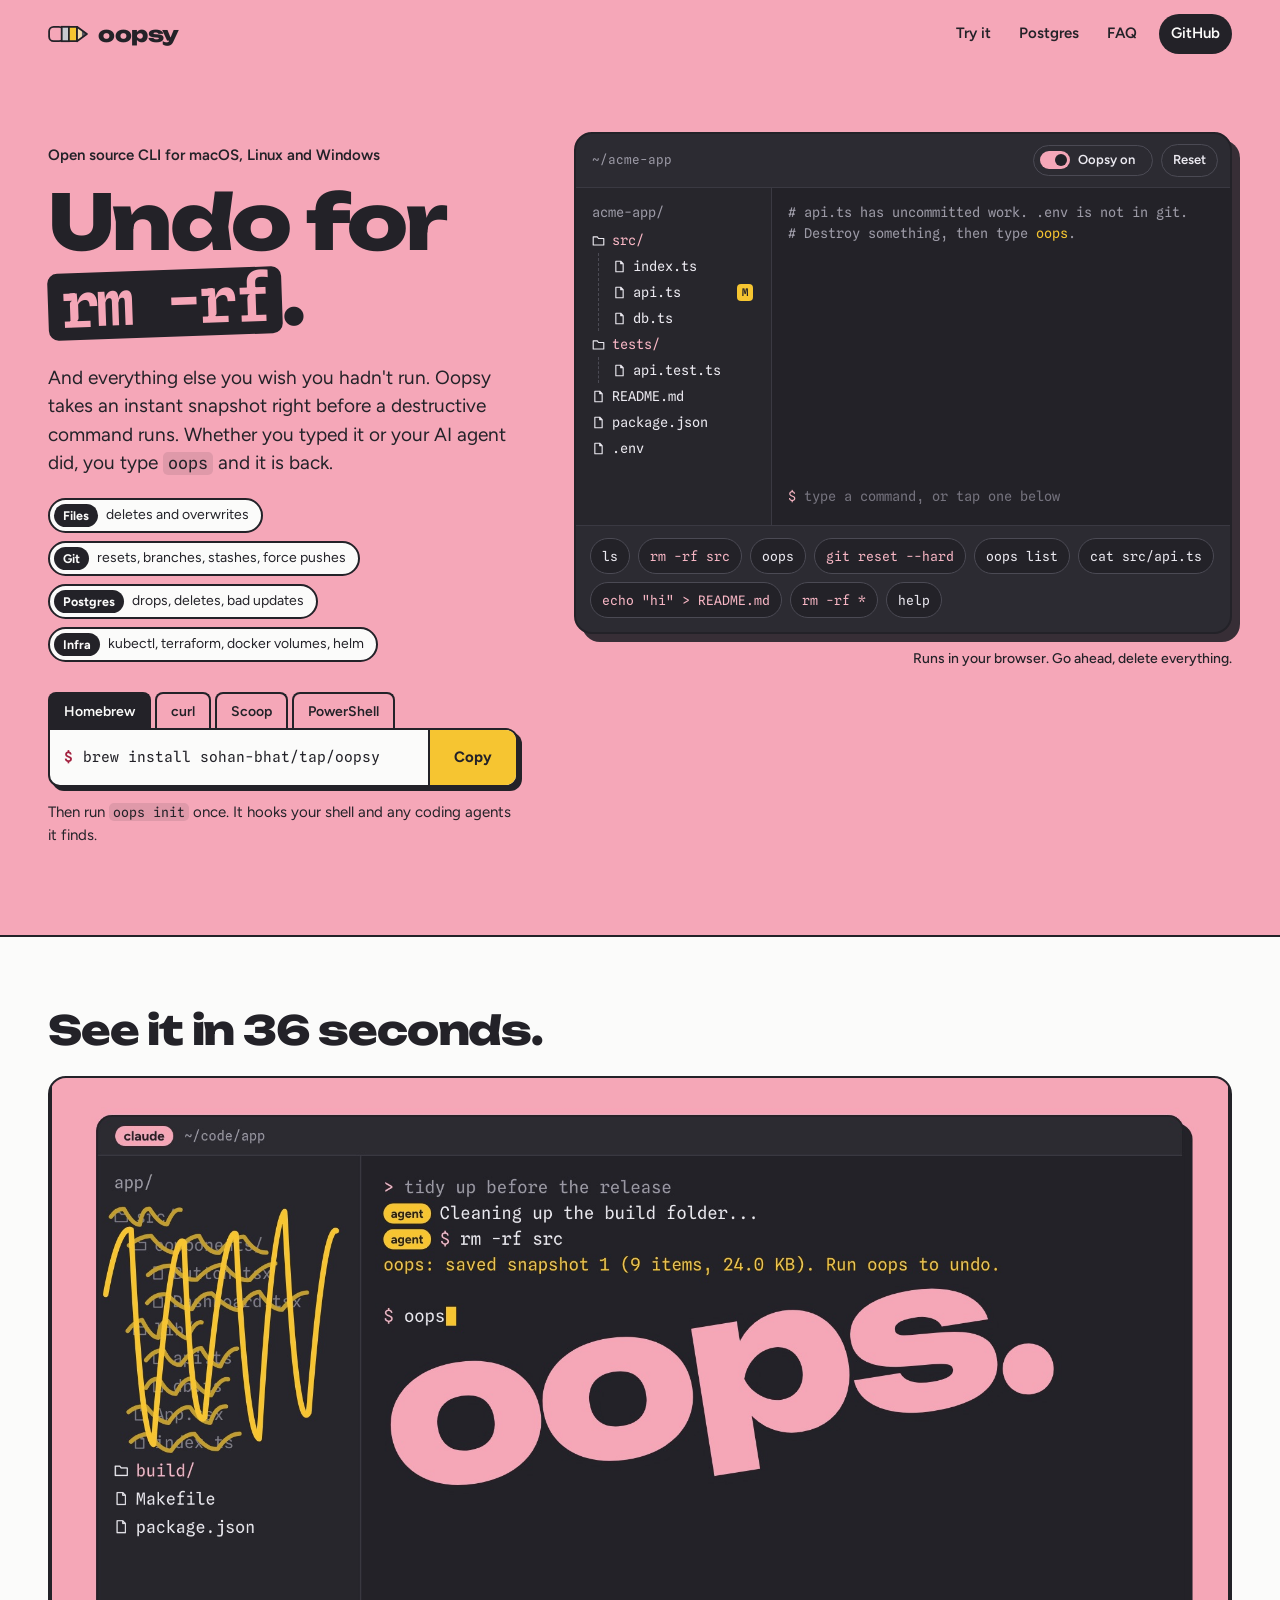
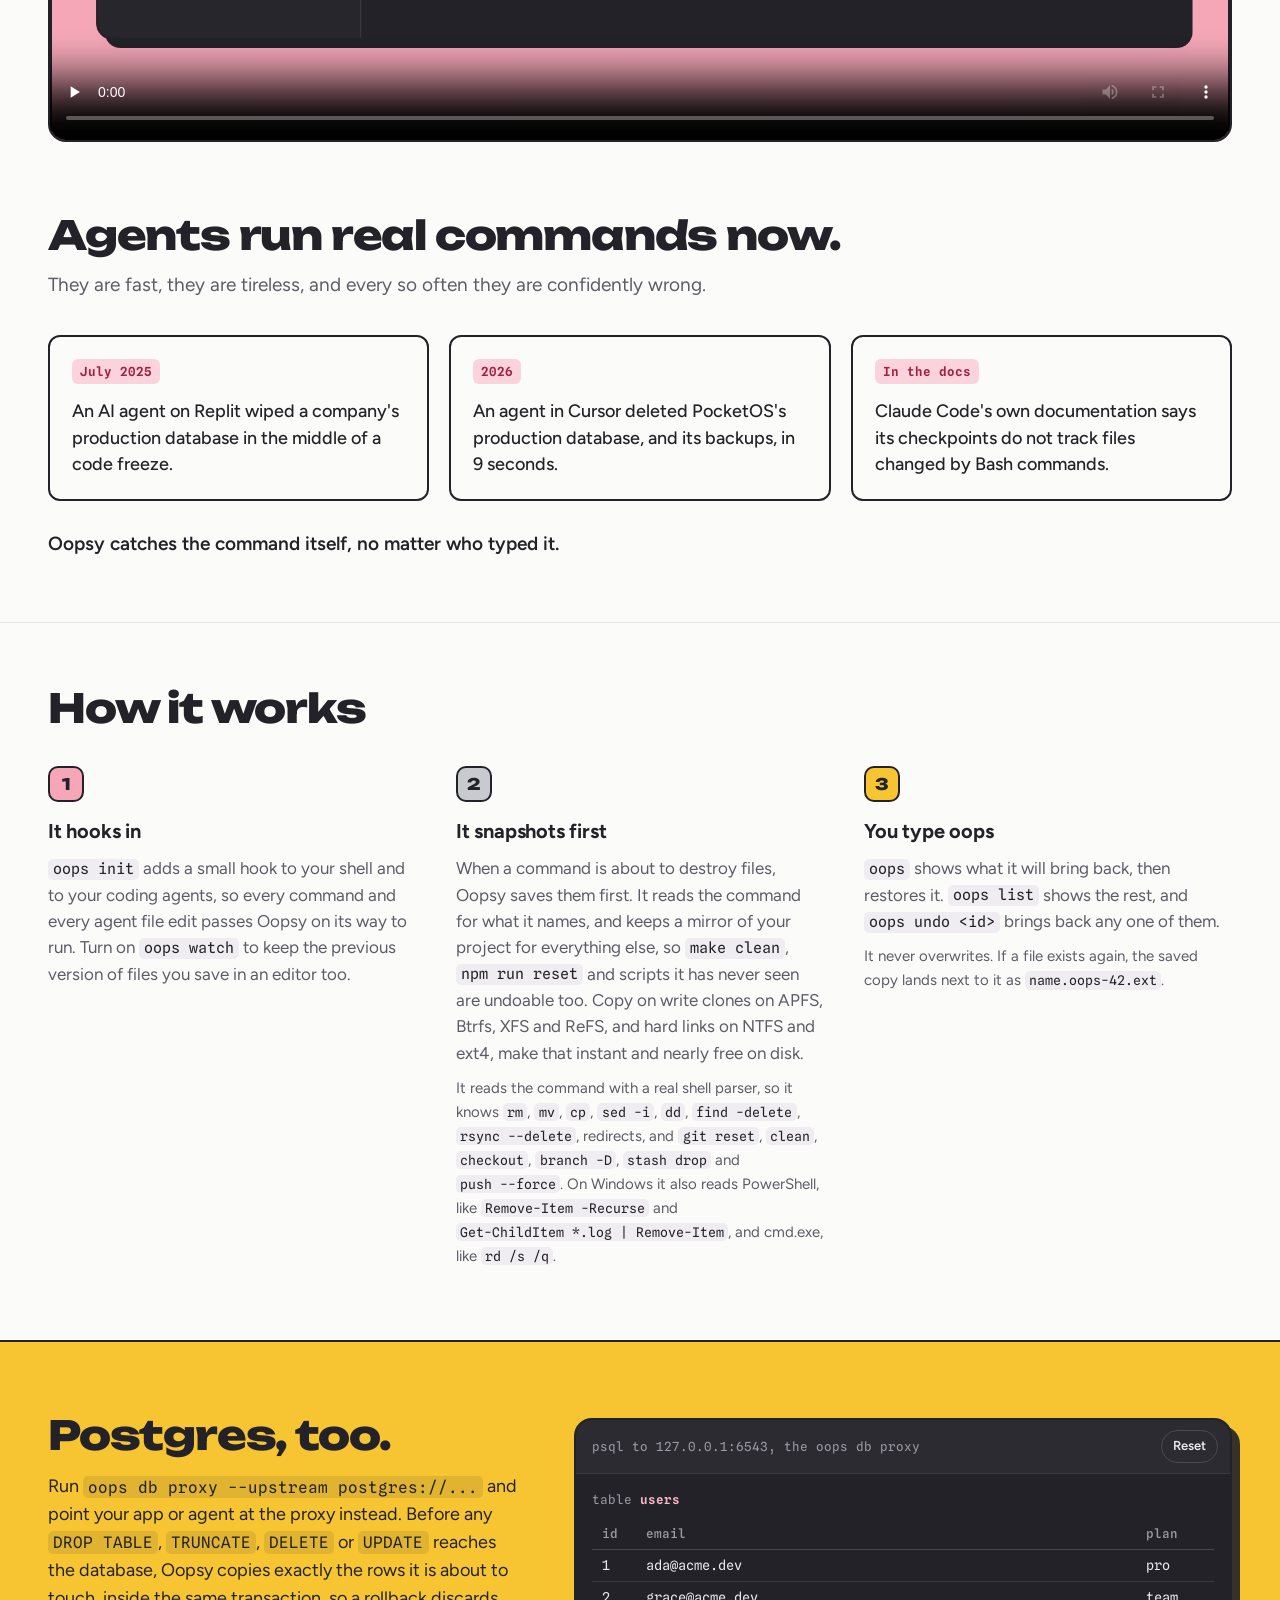
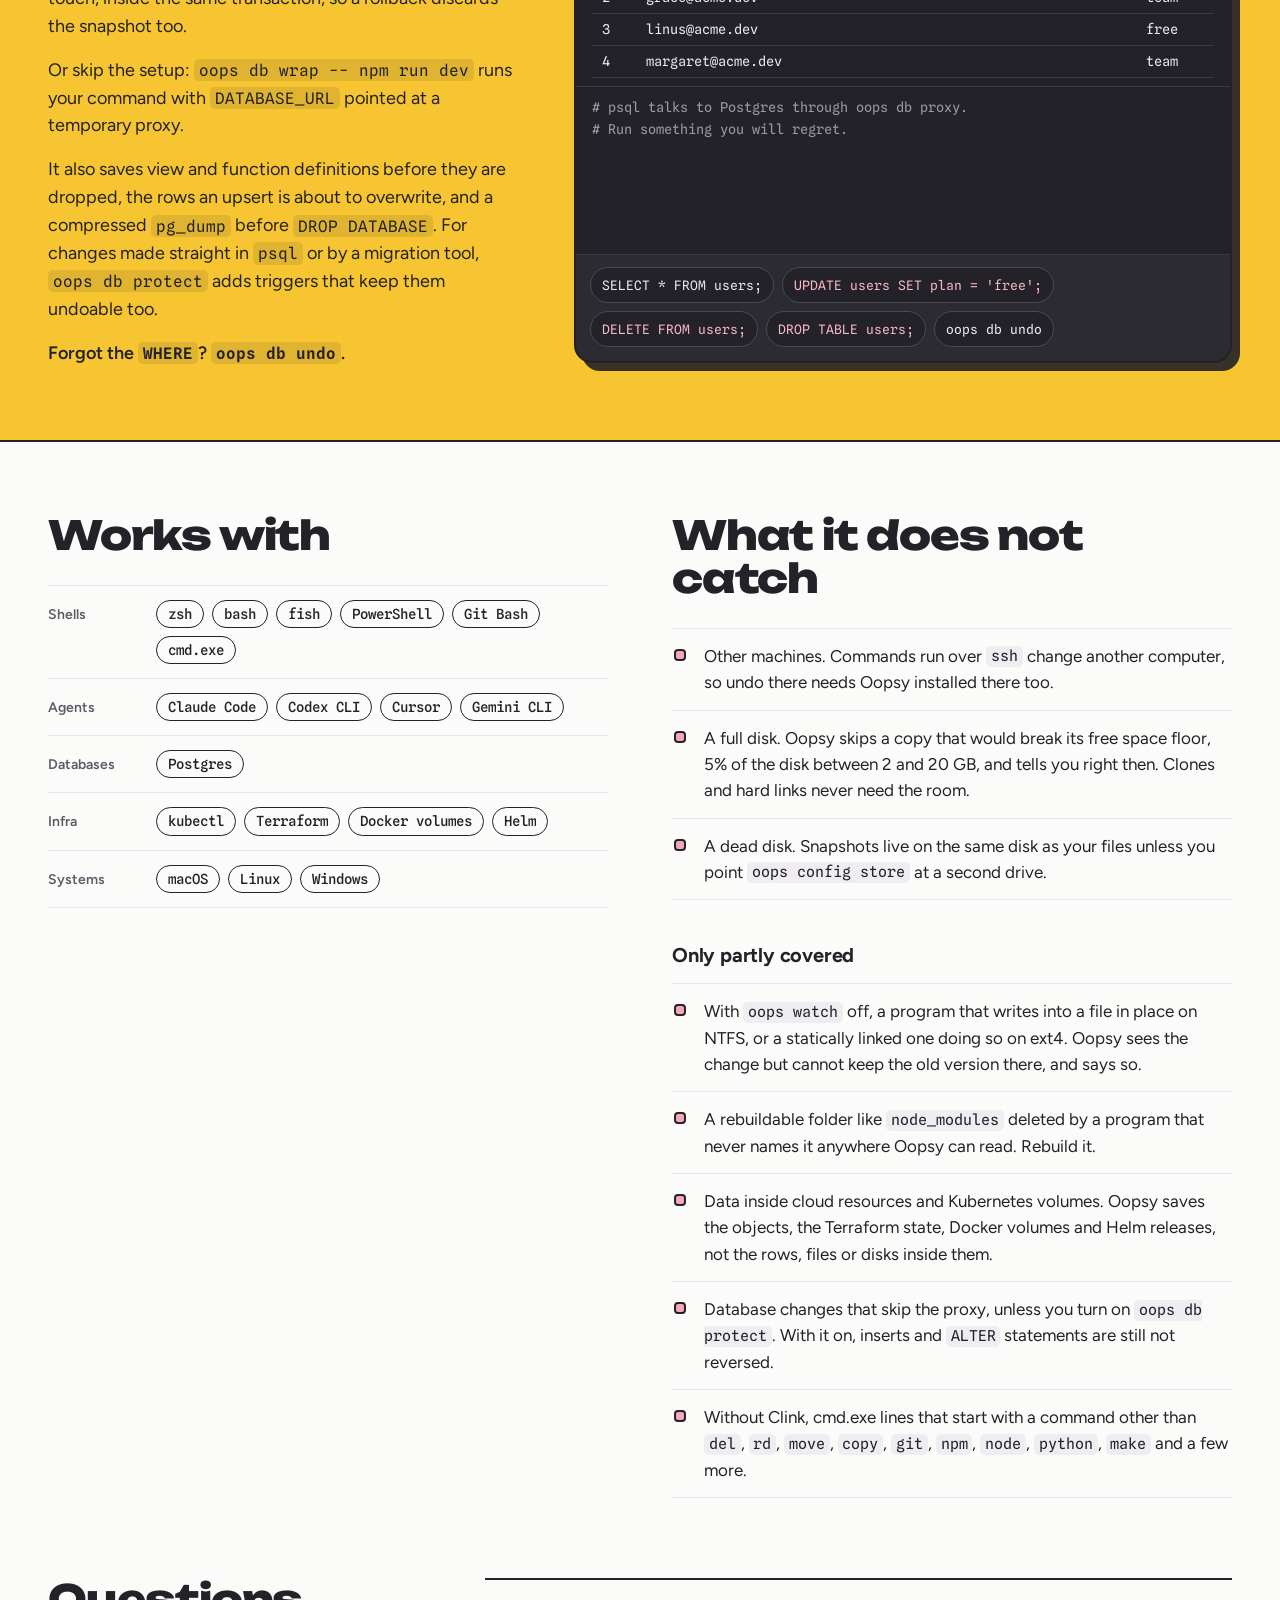
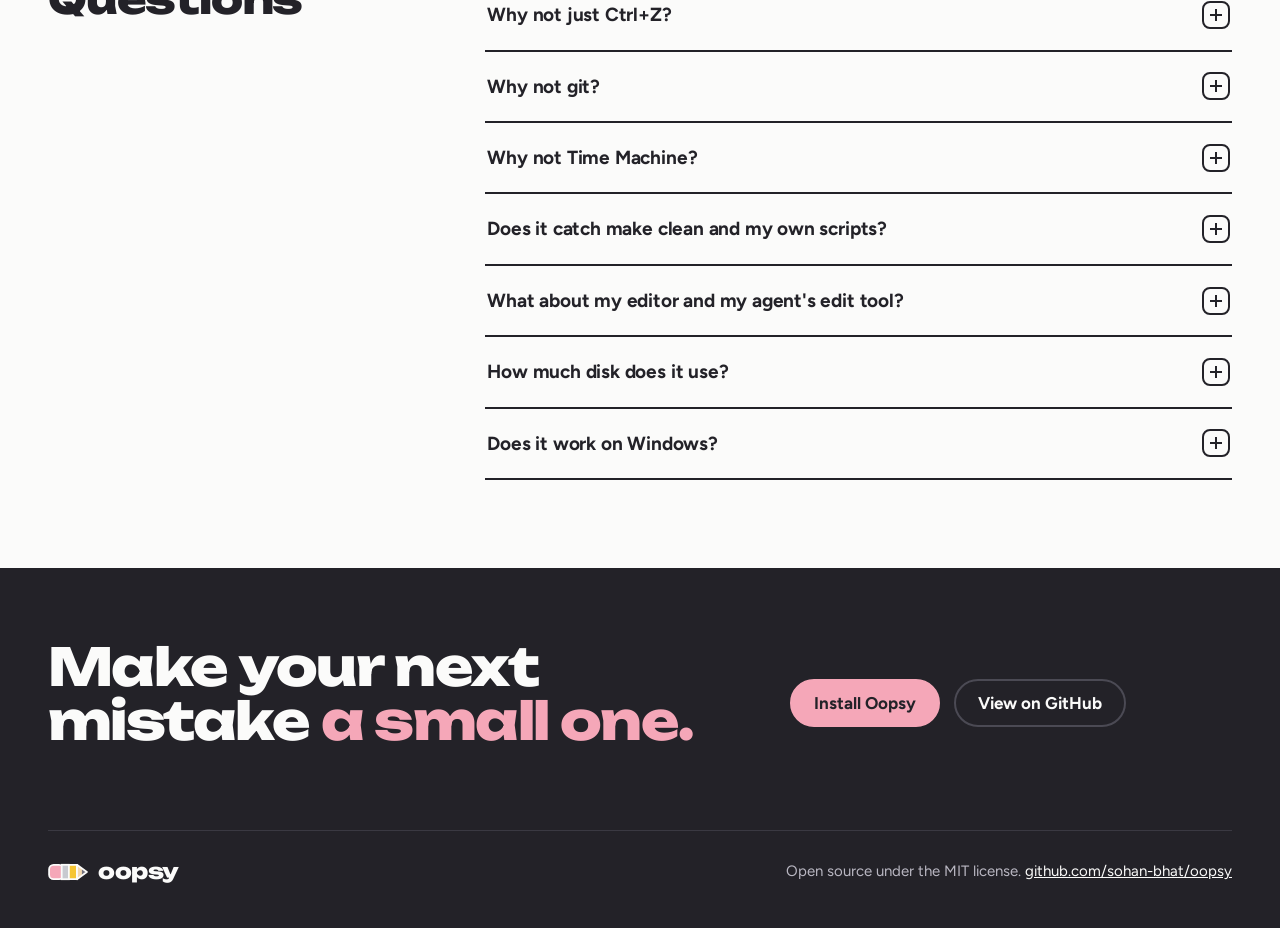
==== commit 60c4328a: "Site: the 36 second demo video under the hero" ====
--- a/site/index.html
+++ b/site/index.html
@@ -7,9 +7,9 @@
 <meta name="description" content="Oopsy is an open source CLI that makes destructive commands undoable, for people and AI coding agents. It snapshots files deleted or overwritten by any command, git resets, branches, stashes and force pushes, Postgres tables, rows and databases, and Kubernetes, Terraform and Docker state, right before they are destroyed. Type oops and it is back.">
 <meta name="theme-color" content="#F5A7B8">
 <link rel="canonical" href="https://sohan-bhat.github.io/oopsy/">
-<link rel="icon" href="favicon.svg" type="image/svg+xml">
-<link rel="icon" href="favicon-32.png" sizes="32x32" type="image/png">
-<link rel="apple-touch-icon" href="apple-touch-icon.png">
+<link rel="icon" href="favicon.svg?v=4" type="image/svg+xml">
+<link rel="icon" href="favicon-32.png?v=4" sizes="32x32" type="image/png">
+<link rel="apple-touch-icon" href="apple-touch-icon.png?v=4">
 
 <meta property="og:type" content="website">
 <meta property="og:site_name" content="Oopsy">
@@ -110,6 +110,16 @@
       </div>
       <p class="demo__note">Runs in your browser. Go ahead, delete everything.</p>
     </div>
+  </div>
+</section>
+
+<section class="film" aria-labelledby="film-title">
+  <div class="wrap">
+    <h2 id="film-title" class="h2">See it in 36 seconds.</h2>
+    <video class="film__video" controls playsinline preload="none" poster="oopsy-demo-poster.jpg" width="1920" height="1080">
+      <source src="oopsy-demo.mp4" type="video/mp4">
+      <a href="oopsy-demo.mp4">Watch the 36 second demo</a>
+    </video>
   </div>
 </section>
 
--- a/site/styles.css
+++ b/site/styles.css
@@ -373,6 +373,8 @@
   font-size: clamp(28px, 5vw, 40px); line-height: 1.08;
 }
 
+.film { padding: 72px 0 0; }
+.film__video { display: block; width: 100%; height: auto; aspect-ratio: 16 / 9; margin-top: 24px; border: 2px solid var(--graphite); border-radius: var(--r-lg); background: var(--graphite); }
 .why { padding: 72px 0 64px; }
 .why__lede { margin-top: 12px; font-size: 19px; color: var(--muted); max-width: 36em; }
 .incidents { list-style: none; padding: 0; margin: 36px 0 0; display: grid; gap: 16px; }
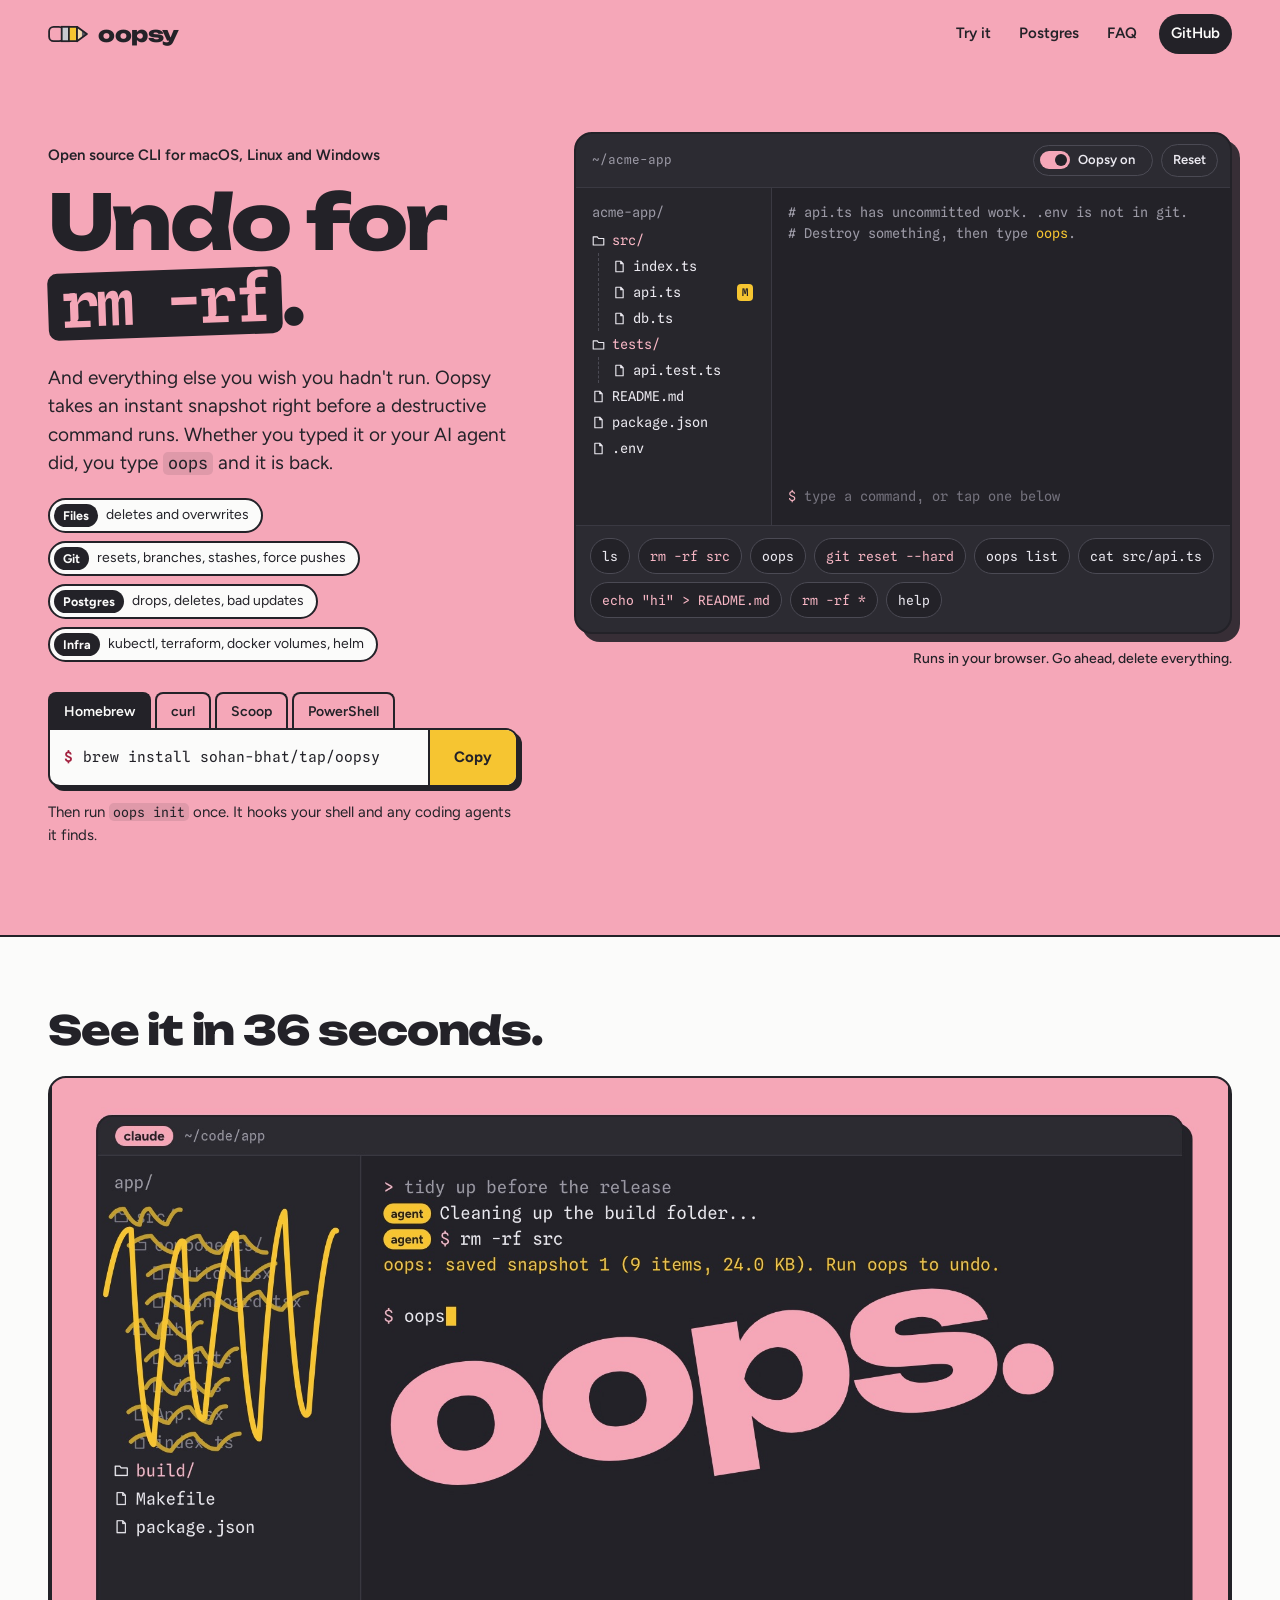
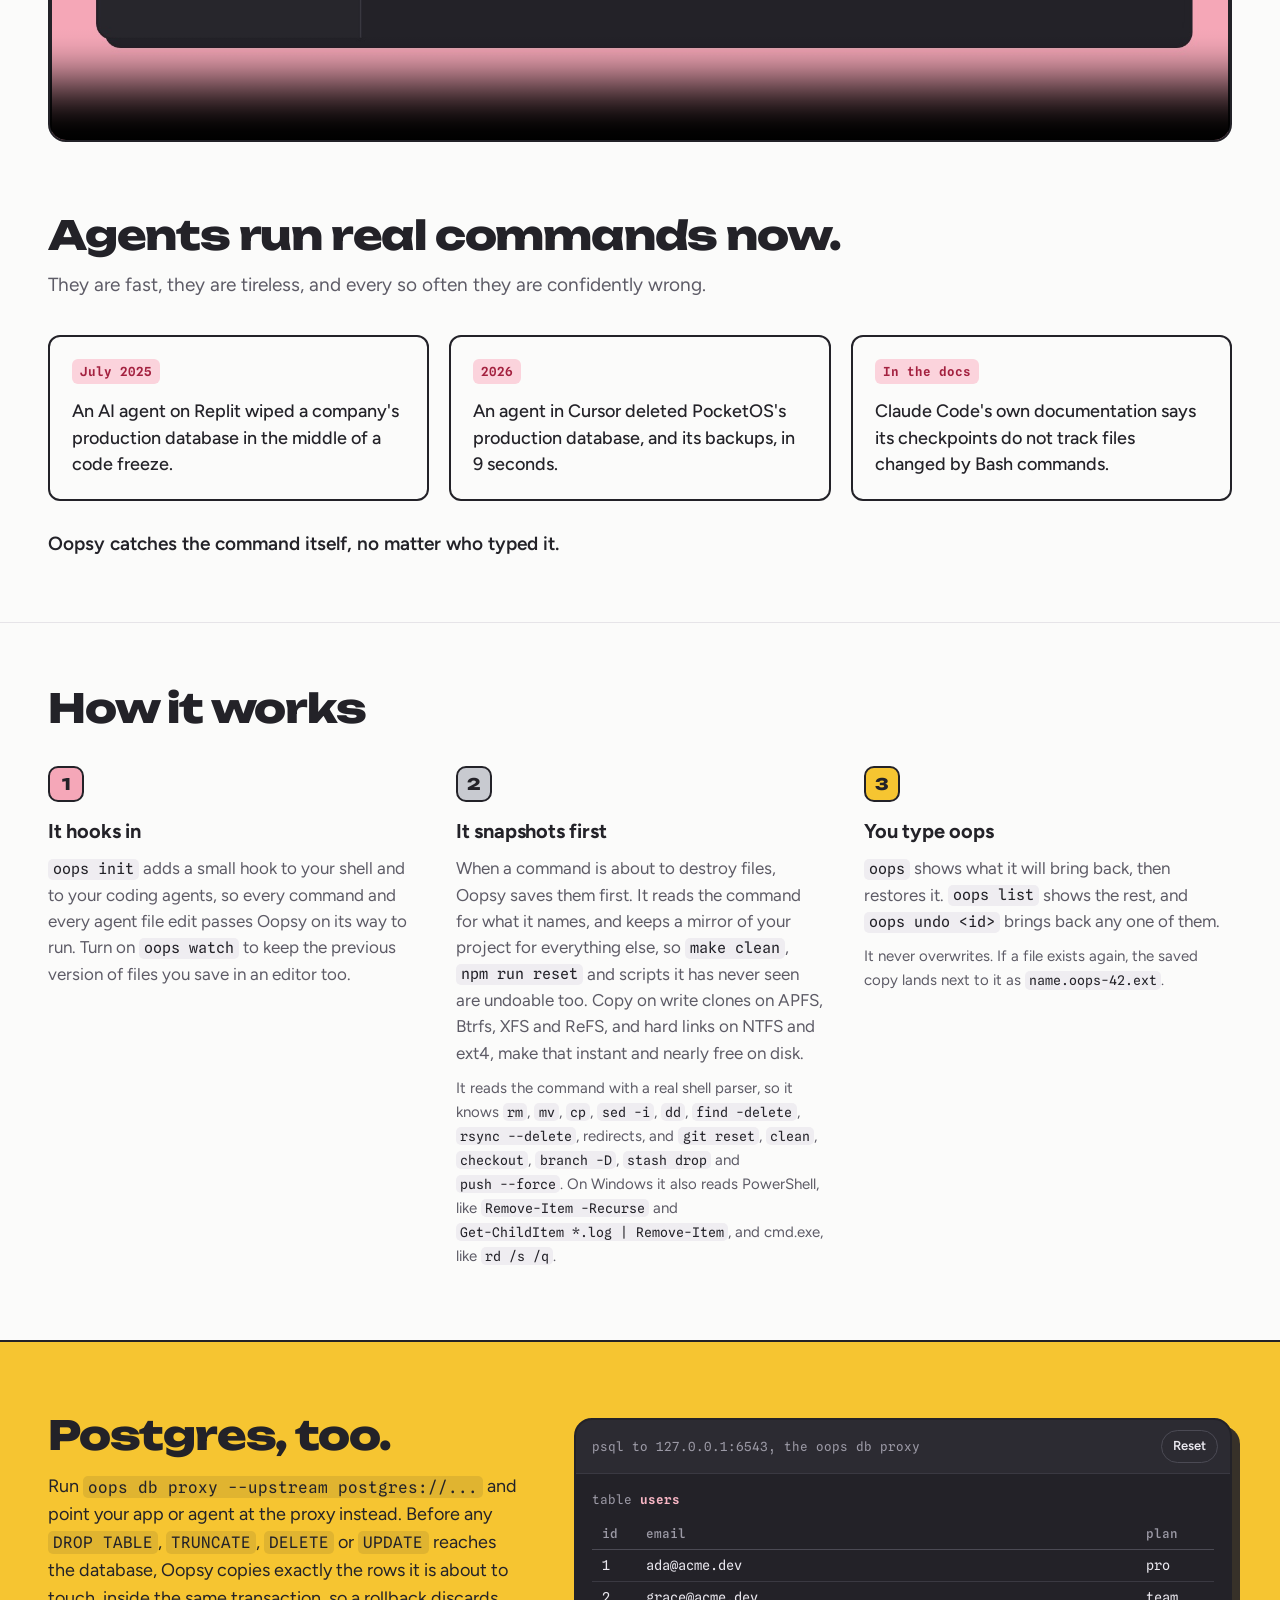
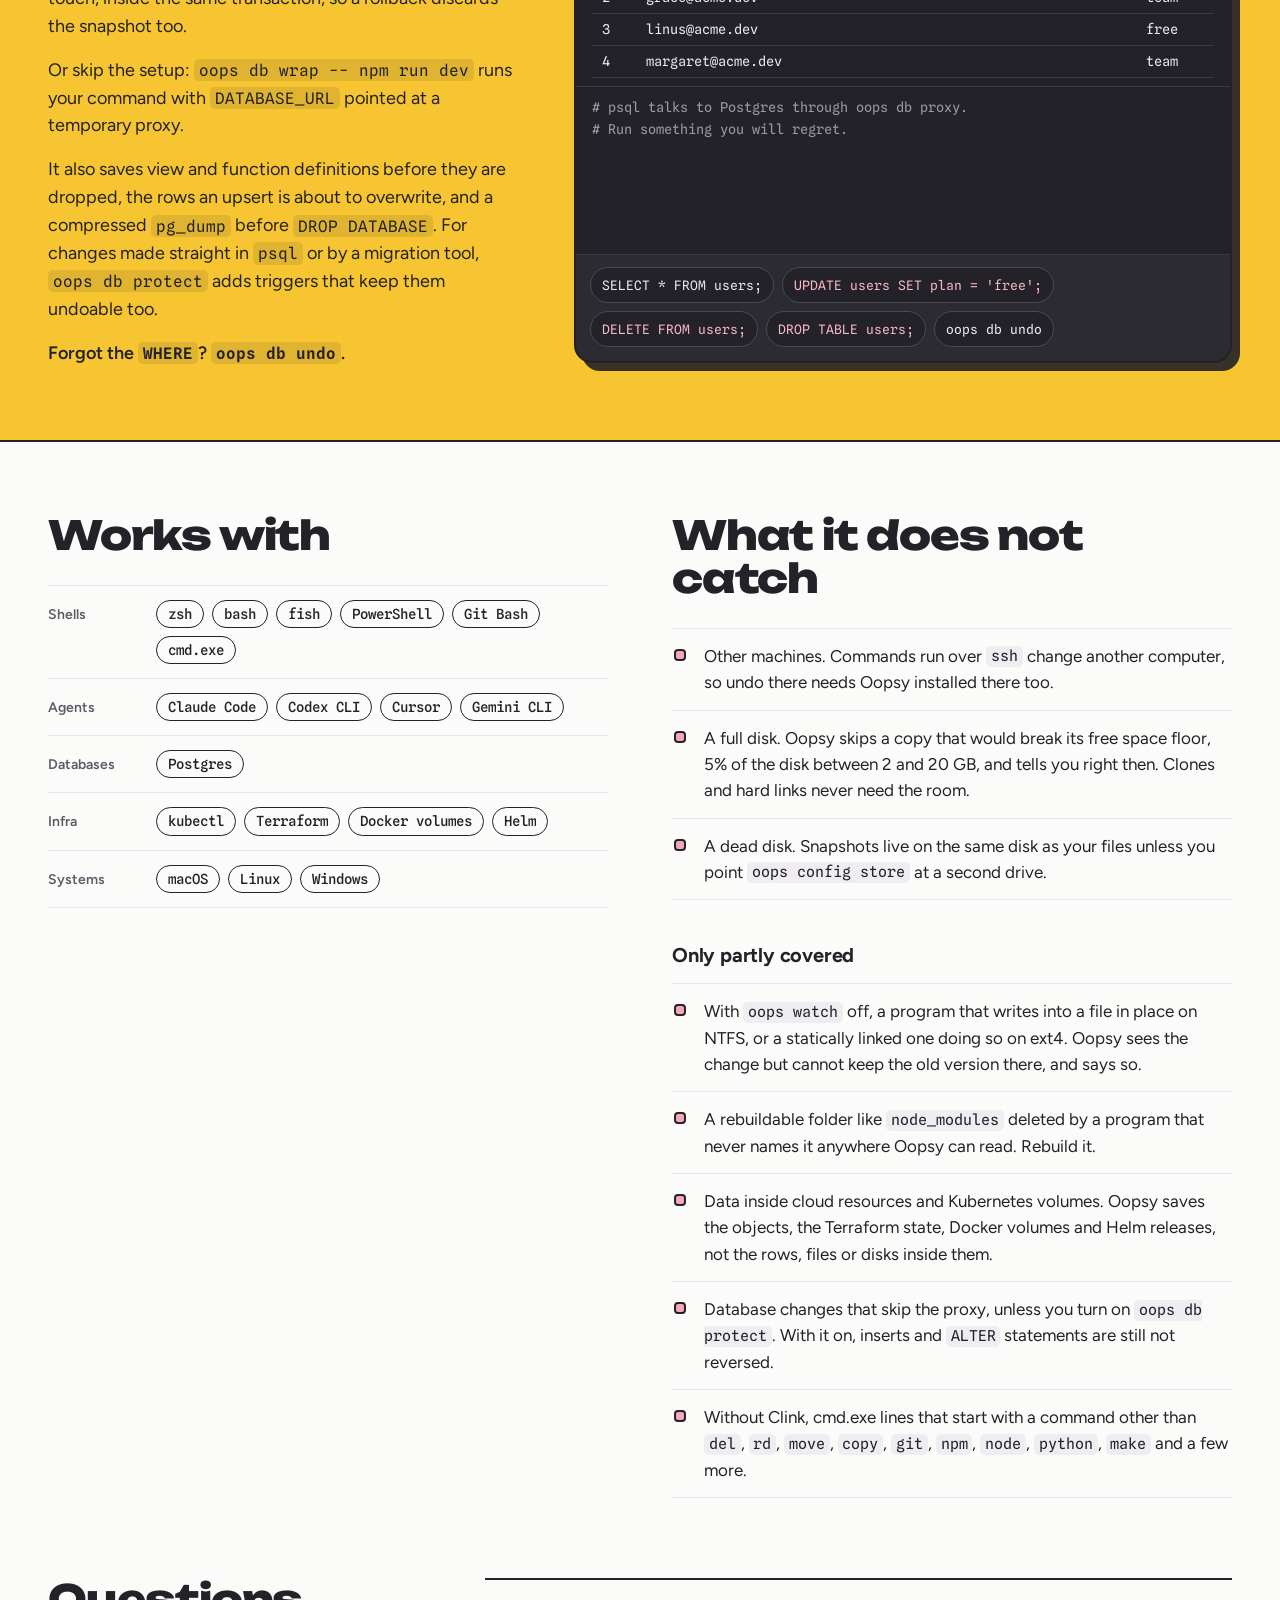
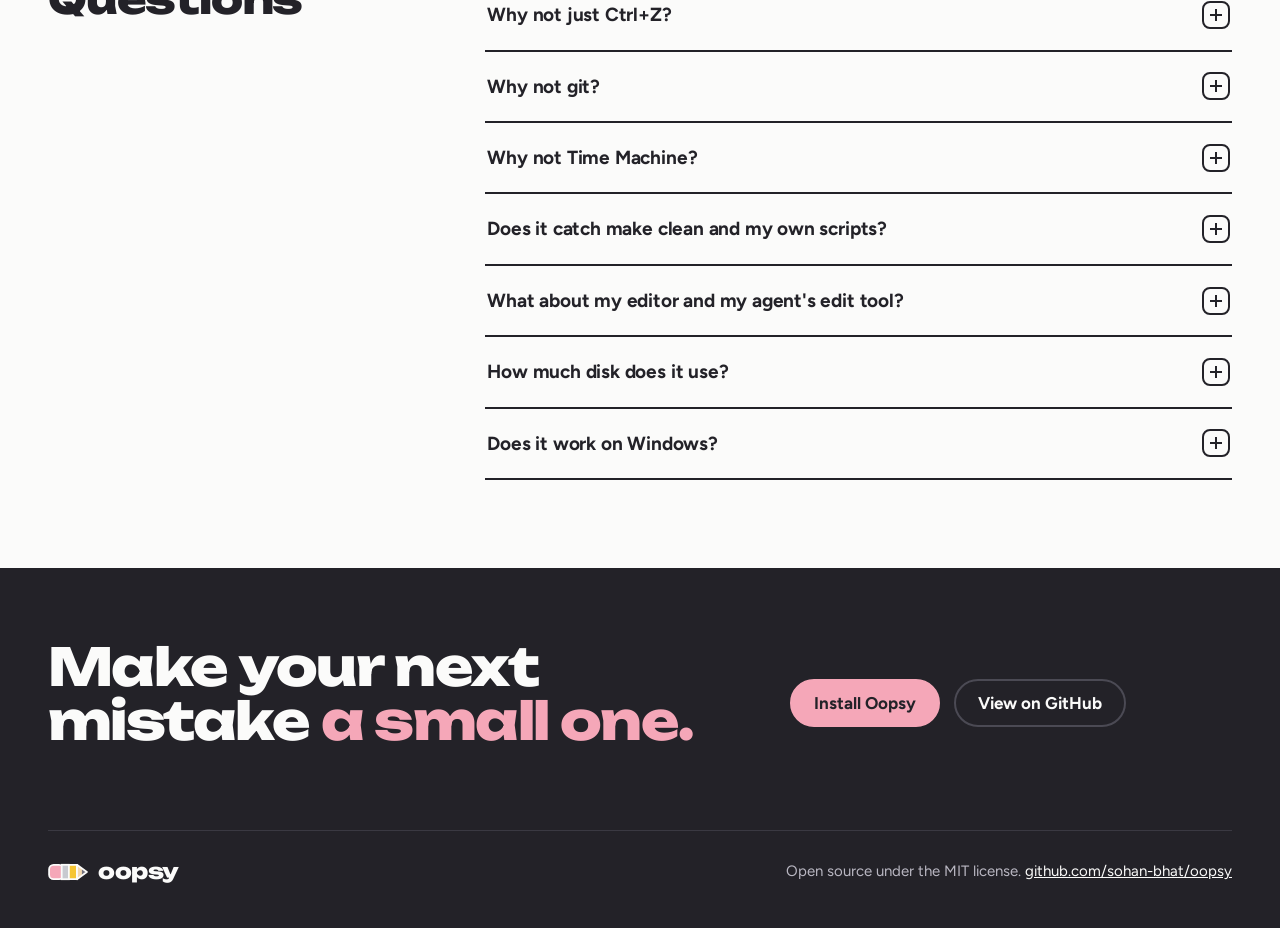
==== commit b95b3a63: "Point the site and install commands at sohanbhat.me The Pages sites moved to the custom domain sohan" ====
--- a/site/index.html
+++ b/site/index.html
@@ -6,7 +6,7 @@
 <title>Oopsy: undo for rm -rf</title>
 <meta name="description" content="Oopsy is an open source CLI that makes destructive commands undoable, for people and AI coding agents. It snapshots files deleted or overwritten by any command, git resets, branches, stashes and force pushes, Postgres tables, rows and databases, and Kubernetes, Terraform and Docker state, right before they are destroyed. Type oops and it is back.">
 <meta name="theme-color" content="#F5A7B8">
-<link rel="canonical" href="https://sohan-bhat.github.io/oopsy/">
+<link rel="canonical" href="https://sohanbhat.me/oopsy/">
 <link rel="icon" href="favicon.svg?v=4" type="image/svg+xml">
 <link rel="icon" href="favicon-32.png?v=4" sizes="32x32" type="image/png">
 <link rel="apple-touch-icon" href="apple-touch-icon.png?v=4">
@@ -15,15 +15,15 @@
 <meta property="og:site_name" content="Oopsy">
 <meta property="og:title" content="Oopsy: undo for rm -rf">
 <meta property="og:description" content="Deleted files, overwrites, git resets, deleted branches, force pushes, dropped tables and deleted rows. Type oops and it is back.">
-<meta property="og:url" content="https://sohan-bhat.github.io/oopsy/">
-<meta property="og:image" content="https://sohan-bhat.github.io/oopsy/og.png">
+<meta property="og:url" content="https://sohanbhat.me/oopsy/">
+<meta property="og:image" content="https://sohanbhat.me/oopsy/og.png">
 <meta property="og:image:width" content="1200">
 <meta property="og:image:height" content="630">
 <meta property="og:image:alt" content="Oopsy. Undo for rm -rf. A terminal shows rm -rf src, then oops restoring 3 files.">
 <meta name="twitter:card" content="summary_large_image">
 <meta name="twitter:title" content="Oopsy: undo for rm -rf">
 <meta name="twitter:description" content="Deleted files, git resets, force pushes, dropped tables and deleted rows. Type oops and it is back.">
-<meta name="twitter:image" content="https://sohan-bhat.github.io/oopsy/og.png">
+<meta name="twitter:image" content="https://sohanbhat.me/oopsy/og.png">
 
 <link rel="preconnect" href="https://fonts.googleapis.com">
 <link rel="preconnect" href="https://fonts.gstatic.com" crossorigin>
@@ -68,9 +68,9 @@
       <div class="install" id="install">
         <div class="install__tabs" role="tablist" aria-label="Install method">
           <button class="install__tab" role="tab" id="tab-brew" aria-selected="true" aria-controls="panel-install" data-cmd="brew install sohan-bhat/tap/oopsy">Homebrew</button>
-          <button class="install__tab" role="tab" id="tab-curl" aria-selected="false" aria-controls="panel-install" tabindex="-1" data-cmd="curl -fsSL https://sohan-bhat.github.io/oopsy/install.sh | sh">curl</button>
+          <button class="install__tab" role="tab" id="tab-curl" aria-selected="false" aria-controls="panel-install" tabindex="-1" data-cmd="curl -fsSL https://sohanbhat.me/oopsy/install.sh | sh">curl</button>
           <button class="install__tab" role="tab" id="tab-scoop" aria-selected="false" aria-controls="panel-install" tabindex="-1" data-prompt="PS&gt;" data-cmd="scoop bucket add oopsy https://github.com/sohan-bhat/scoop-bucket; scoop install oopsy/oopsy">Scoop</button>
-          <button class="install__tab" role="tab" id="tab-ps" aria-selected="false" aria-controls="panel-install" tabindex="-1" data-prompt="PS&gt;" data-cmd="irm https://sohan-bhat.github.io/oopsy/install.ps1 | iex">PowerShell</button>
+          <button class="install__tab" role="tab" id="tab-ps" aria-selected="false" aria-controls="panel-install" tabindex="-1" data-prompt="PS&gt;" data-cmd="irm https://sohanbhat.me/oopsy/install.ps1 | iex">PowerShell</button>
         </div>
         <div class="install__box" id="panel-install" role="tabpanel" aria-labelledby="tab-brew">
           <code class="install__cmd" id="install-cmd"><span class="install__dollar" aria-hidden="true">$</span><span id="install-text">brew install sohan-bhat/tap/oopsy</span></code>
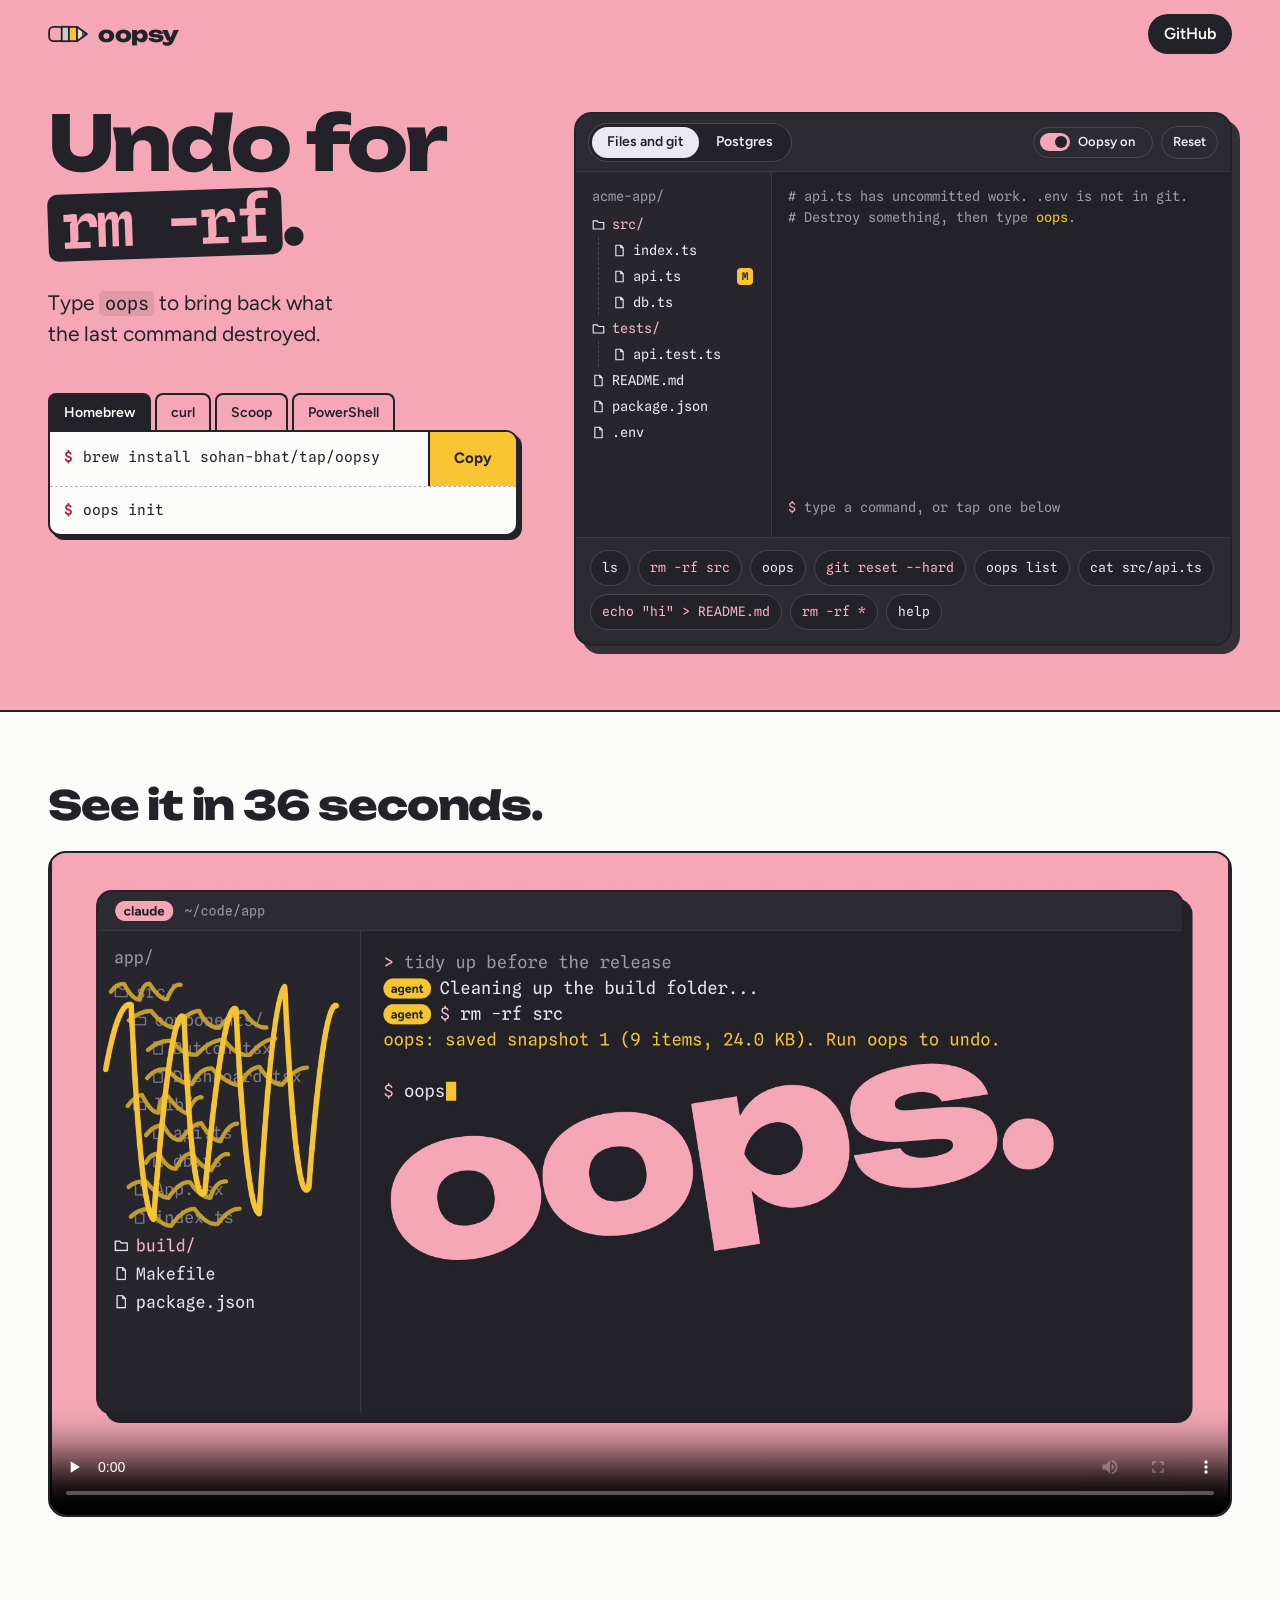
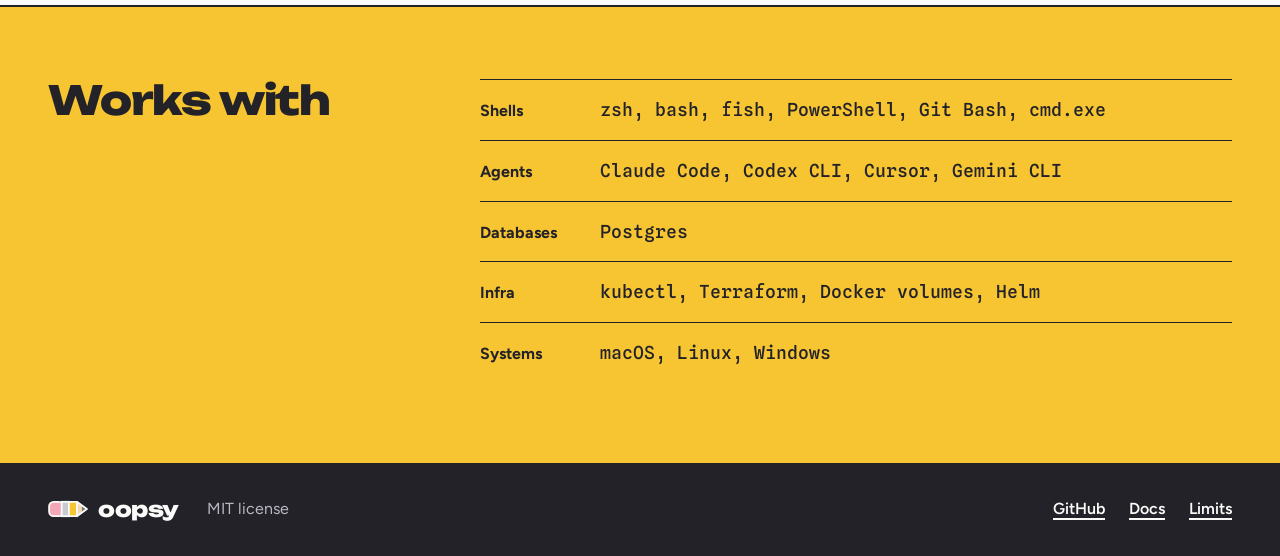
==== commit 6678265a: "Cut site copy, merge both demos" ====
--- a/site/index.html
+++ b/site/index.html
@@ -4,7 +4,7 @@
 <meta charset="utf-8">
 <meta name="viewport" content="width=device-width, initial-scale=1">
 <title>Oopsy: undo for rm -rf</title>
-<meta name="description" content="Oopsy is an open source CLI that makes destructive commands undoable, for people and AI coding agents. It snapshots files deleted or overwritten by any command, git resets, branches, stashes and force pushes, Postgres tables, rows and databases, and Kubernetes, Terraform and Docker state, right before they are destroyed. Type oops and it is back.">
+<meta name="description" content="Oopsy is an open source CLI that snapshots files, git state and Postgres rows before a destructive command runs, so typing oops brings them back.">
 <meta name="theme-color" content="#F5A7B8">
 <link rel="canonical" href="https://sohanbhat.me/oopsy/">
 <link rel="icon" href="favicon.svg?v=4" type="image/svg+xml">
@@ -33,20 +33,14 @@
 <link rel="stylesheet" href="styles.css">
 </head>
 <body>
-<a class="skip" href="#main">Skip to content</a>
 
 <header class="top">
   <div class="wrap top__inner">
-    <a class="brand" href="#" aria-label="Oopsy home">
+    <a class="brand" href="./" aria-label="Oopsy home">
       <svg class="brand__mark" viewBox="0 0 44 20" aria-hidden="true"><rect x="1" y="2" width="16" height="16" rx="5" fill="#F5A7B8" stroke="#232228" stroke-width="2"/><rect x="15" y="2" width="8" height="16" fill="#C8CAD0" stroke="#232228" stroke-width="2"/><path d="M23 2h9v16h-9z" fill="#F6C531" stroke="#232228" stroke-width="2" stroke-linejoin="round"/><path d="M32 2l11 8-11 8z" fill="#F3D9B1"/><path d="M37.5 6l5.5 4-5.5 4z" fill="#5D5B66"/><path d="M32 2l11 8-11 8z" fill="none" stroke="#232228" stroke-width="2" stroke-linejoin="round"/></svg>
       <span class="brand__word">oopsy</span>
     </a>
-    <nav class="top__nav" aria-label="Main">
-      <a href="#try">Try it</a>
-      <a href="#postgres">Postgres</a>
-      <a href="#faq">FAQ</a>
-      <a class="top__gh" href="https://github.com/sohan-bhat/oopsy">GitHub</a>
-    </nav>
+    <a class="top__gh" href="https://github.com/sohan-bhat/oopsy">GitHub</a>
   </div>
 </header>
 
@@ -55,17 +49,10 @@
 <section class="hero" aria-labelledby="hero-title">
   <div class="wrap hero__grid">
     <div class="hero__copy">
-      <p class="hero__kicker">Open source CLI for macOS, Linux and Windows</p>
       <h1 id="hero-title" class="hero__title">Undo for<br> <code>rm&nbsp;-rf</code>.</h1>
-      <p class="hero__lede">And everything else you wish you hadn't run. Oopsy takes an instant snapshot right before a destructive command runs. Whether you typed it or your AI agent did, you type <code>oops</code> and it is back.</p>
-      <ul class="undoables" aria-label="What oops brings back">
-        <li><b>Files</b> deletes and overwrites</li>
-        <li><b>Git</b> resets, branches, stashes, force pushes</li>
-        <li><b>Postgres</b> drops, deletes, bad updates</li>
-        <li><b>Infra</b> kubectl, terraform, docker volumes, helm</li>
-      </ul>
+      <p class="hero__line">Type <code>oops</code> to bring back what the last command destroyed.</p>
 
-      <div class="install" id="install">
+      <div class="install">
         <div class="install__tabs" role="tablist" aria-label="Install method">
           <button class="install__tab" role="tab" id="tab-brew" aria-selected="true" aria-controls="panel-install" data-cmd="brew install sohan-bhat/tap/oopsy">Homebrew</button>
           <button class="install__tab" role="tab" id="tab-curl" aria-selected="false" aria-controls="panel-install" tabindex="-1" data-cmd="curl -fsSL https://sohanbhat.me/oopsy/install.sh | sh">curl</button>
@@ -73,42 +60,66 @@
           <button class="install__tab" role="tab" id="tab-ps" aria-selected="false" aria-controls="panel-install" tabindex="-1" data-prompt="PS&gt;" data-cmd="irm https://sohanbhat.me/oopsy/install.ps1 | iex">PowerShell</button>
         </div>
         <div class="install__box" id="panel-install" role="tabpanel" aria-labelledby="tab-brew">
-          <code class="install__cmd" id="install-cmd"><span class="install__dollar" aria-hidden="true">$</span><span id="install-text">brew install sohan-bhat/tap/oopsy</span></code>
-          <button class="install__copy" id="install-copy" type="button"><span class="install__copy-label">Copy</span></button>
+          <div class="install__row">
+            <code class="install__cmd"><span class="install__dollar" aria-hidden="true">$</span><span id="install-text">brew install sohan-bhat/tap/oopsy</span></code>
+            <button class="install__copy" id="install-copy" type="button"><span class="install__copy-label">Copy</span></button>
+          </div>
+          <code class="install__cmd install__cmd--init"><span class="install__dollar" aria-hidden="true">$</span><span>oops init</span></code>
         </div>
-        <p class="install__then">Then run <code>oops init</code> once. It hooks your shell and any coding agents it finds.</p>
         <p class="sr-only" id="copy-status" role="status" aria-live="polite"></p>
       </div>
     </div>
 
-    <div class="hero__demo" id="try">
-      <div class="term" id="term" aria-label="Interactive demo terminal">
-        <div class="term__bar">
-          <span class="term__title">~/acme-app</span>
-          <div class="term__controls">
-            <button class="switch" id="oopsy-switch" type="button" aria-pressed="true">
-              <span class="switch__track" aria-hidden="true"><span class="switch__knob"></span></span>
-              <span class="switch__label">Oopsy <span class="switch__state">on</span></span>
-            </button>
-            <button class="term__reset" id="term-reset" type="button">Reset</button>
+    <div class="win">
+      <div class="win__bar">
+        <div class="seg" role="tablist" aria-label="Demo">
+          <button class="seg__tab" role="tab" id="tab-files" aria-selected="true" aria-controls="panel-files" data-ctl="ctl-files">Files and git</button>
+          <button class="seg__tab" role="tab" id="tab-db" aria-selected="false" aria-controls="panel-db" data-ctl="ctl-db" tabindex="-1">Postgres</button>
+        </div>
+        <div class="win__ctl" id="ctl-files">
+          <button class="switch" id="oopsy-switch" type="button" aria-pressed="true">
+            <span class="switch__track" aria-hidden="true"><span class="switch__knob"></span></span>
+            <span class="switch__label">Oopsy <span class="switch__state">on</span></span>
+          </button>
+          <button class="win__reset" id="term-reset" type="button">Reset</button>
+        </div>
+        <div class="win__ctl" id="ctl-db" hidden>
+          <button class="win__reset" id="db-reset" type="button">Reset</button>
+        </div>
+      </div>
+
+      <div class="win__panels">
+        <div class="win__panel" id="panel-files" role="tabpanel" aria-labelledby="tab-files">
+          <div class="term__body">
+            <div class="tree" aria-label="Project files">
+              <p class="tree__root">acme-app/</p>
+              <ul class="tree__list" id="tree" role="list"></ul>
+            </div>
+            <div class="term__console">
+              <div class="term__out" id="term-out" role="log" aria-live="polite" aria-label="Terminal output" tabindex="0"></div>
+              <form class="term__line" id="term-form" autocomplete="off">
+                <label class="term__prompt" for="term-input"><span class="sr-only">Command</span><span aria-hidden="true">$</span></label>
+                <input class="term__input" id="term-input" type="text" spellcheck="false" autocapitalize="off" autocorrect="off" enterkeyhint="go" placeholder="type a command, or tap one below">
+              </form>
+            </div>
           </div>
+          <div class="chips" id="chips" aria-label="Suggested commands"></div>
         </div>
-        <div class="term__body">
-          <div class="tree" aria-label="Project files">
-            <p class="tree__root">acme-app/</p>
-            <ul class="tree__list" id="tree" role="list"></ul>
+
+        <div class="win__panel" id="panel-db" role="tabpanel" aria-labelledby="tab-db" hidden>
+          <p class="db__setup"><span class="p" aria-hidden="true">$</span>oops db wrap -- npm run dev</p>
+          <div class="db__table-wrap">
+            <p class="db__caption" id="db-caption">table <strong>users</strong></p>
+            <table class="db__table" id="db-table" aria-describedby="db-caption">
+              <thead><tr><th scope="col">id</th><th scope="col">email</th><th scope="col">plan</th></tr></thead>
+              <tbody id="db-rows"></tbody>
+            </table>
+            <p class="db__empty" id="db-empty" hidden></p>
           </div>
-          <div class="term__console">
-            <div class="term__out" id="term-out" role="log" aria-live="polite" aria-label="Terminal output" tabindex="0"></div>
-            <form class="term__line" id="term-form" autocomplete="off">
-              <label class="term__prompt" for="term-input"><span class="sr-only">Command</span><span aria-hidden="true">$</span></label>
-              <input class="term__input" id="term-input" type="text" spellcheck="false" autocapitalize="off" autocorrect="off" enterkeyhint="go" placeholder="type a command, or tap one below">
-            </form>
-          </div>
+          <div class="db__out" id="db-out" role="log" aria-live="polite" aria-label="Database console output" tabindex="0"></div>
+          <div class="chips" id="db-chips" aria-label="Database commands"></div>
         </div>
-        <div class="chips" id="chips" aria-label="Suggested commands"></div>
       </div>
-      <p class="demo__note">Runs in your browser. Go ahead, delete everything.</p>
     </div>
   </div>
 </section>
@@ -123,142 +134,16 @@
   </div>
 </section>
 
-<section class="why" aria-labelledby="why-title">
-  <div class="wrap">
-    <h2 id="why-title" class="h2">Agents run real commands now.</h2>
-    <p class="why__lede">They are fast, they are tireless, and every so often they are confidently wrong.</p>
-    <ul class="incidents" role="list">
-      <li class="incident">
-        <p class="incident__when">July 2025</p>
-        <p class="incident__what">An AI agent on Replit wiped a company's production database in the middle of a code freeze.</p>
-      </li>
-      <li class="incident">
-        <p class="incident__when">2026</p>
-        <p class="incident__what">An agent in Cursor deleted PocketOS's production database, and its backups, in 9 seconds.</p>
-      </li>
-      <li class="incident">
-        <p class="incident__when">In the docs</p>
-        <p class="incident__what">Claude Code's own documentation says its checkpoints do not track files changed by Bash commands.</p>
-      </li>
-    </ul>
-    <p class="why__close">Oopsy catches the command itself, no matter who typed it.</p>
-  </div>
-</section>
-
-<section class="how" aria-labelledby="how-title">
-  <div class="wrap">
-    <h2 id="how-title" class="h2">How it works</h2>
-    <ol class="steps" role="list">
-      <li class="step">
-        <h3 class="step__title">It hooks in</h3>
-        <p><code>oops init</code> adds a small hook to your shell and to your coding agents, so every command and every agent file edit passes Oopsy on its way to run. Turn on <code>oops watch</code> to keep the previous version of files you save in an editor too.</p>
-      </li>
-      <li class="step">
-        <h3 class="step__title">It snapshots first</h3>
-        <p>When a command is about to destroy files, Oopsy saves them first. It reads the command for what it names, and keeps a mirror of your project for everything else, so <code>make clean</code>, <code>npm run reset</code> and scripts it has never seen are undoable too. Copy on write clones on APFS, Btrfs, XFS and ReFS, and hard links on NTFS and ext4, make that instant and nearly free on disk.</p>
-        <p class="step__more">It reads the command with a real shell parser, so it knows <code>rm</code>, <code>mv</code>, <code>cp</code>, <code>sed -i</code>, <code>dd</code>, <code>find -delete</code>, <code>rsync --delete</code>, redirects, and <code>git reset</code>, <code>clean</code>, <code>checkout</code>, <code>branch -D</code>, <code>stash drop</code> and <code>push --force</code>. On Windows it also reads PowerShell, like <code>Remove-Item -Recurse</code> and <code>Get-ChildItem *.log | Remove-Item</code>, and cmd.exe, like <code>rd /s /q</code>.</p>
-      </li>
-      <li class="step">
-        <h3 class="step__title">You type oops</h3>
-        <p><code>oops</code> shows what it will bring back, then restores it. <code>oops list</code> shows the rest, and <code>oops undo &lt;id&gt;</code> brings back any one of them.</p>
-        <p class="step__more">It never overwrites. If a file exists again, the saved copy lands next to it as <code>name.oops-42.ext</code>.</p>
-      </li>
-    </ol>
-  </div>
-</section>
-
-<section class="pg" id="postgres" aria-labelledby="pg-title">
-  <div class="wrap pg__grid">
-    <div class="pg__copy">
-      <h2 id="pg-title" class="h2">Postgres, too.</h2>
-      <p>Run <code>oops db proxy --upstream postgres://...</code> and point your app or agent at the proxy instead. Before any <code>DROP TABLE</code>, <code>TRUNCATE</code>, <code>DELETE</code> or <code>UPDATE</code> reaches the database, Oopsy copies exactly the rows it is about to touch, inside the same transaction, so a rollback discards the snapshot too.</p>
-      <p>Or skip the setup: <code>oops db wrap -- npm run dev</code> runs your command with <code>DATABASE_URL</code> pointed at a temporary proxy.</p>
-      <p>It also saves view and function definitions before they are dropped, the rows an upsert is about to overwrite, and a compressed <code>pg_dump</code> before <code>DROP DATABASE</code>. For changes made straight in <code>psql</code> or by a migration tool, <code>oops db protect</code> adds triggers that keep them undoable too.</p>
-      <p>Forgot the <code>WHERE</code>? <code>oops db undo</code>.</p>
-    </div>
-    <div class="db" id="db" aria-label="Interactive database demo">
-      <div class="db__bar">
-        <span class="term__title">psql to 127.0.0.1:6543, the oops db proxy</span>
-        <button class="term__reset" id="db-reset" type="button">Reset</button>
-      </div>
-      <div class="db__table-wrap">
-        <p class="db__caption" id="db-caption">table <strong>users</strong></p>
-        <table class="db__table" id="db-table" aria-describedby="db-caption">
-          <thead><tr><th scope="col">id</th><th scope="col">email</th><th scope="col">plan</th></tr></thead>
-          <tbody id="db-rows"></tbody>
-        </table>
-        <p class="db__empty" id="db-empty" hidden></p>
-      </div>
-      <div class="db__out" id="db-out" role="log" aria-live="polite" aria-label="Database console output" tabindex="0"></div>
-      <div class="chips chips--db" id="db-chips" aria-label="Database commands"></div>
-    </div>
-  </div>
-</section>
-
 <section class="fit" aria-labelledby="fit-title">
   <div class="wrap fit__grid">
-    <div>
-      <h2 id="fit-title" class="h2">Works with</h2>
-      <dl class="works">
-        <div class="works__row"><dt>Shells</dt><dd><span>zsh</span><span>bash</span><span>fish</span><span>PowerShell</span><span>Git Bash</span><span>cmd.exe</span></dd></div>
-        <div class="works__row"><dt>Agents</dt><dd><span>Claude Code</span><span>Codex CLI</span><span>Cursor</span><span>Gemini CLI</span></dd></div>
-        <div class="works__row"><dt>Databases</dt><dd><span>Postgres</span></dd></div>
-        <div class="works__row"><dt>Infra</dt><dd><span>kubectl</span><span>Terraform</span><span>Docker volumes</span><span>Helm</span></dd></div>
-        <div class="works__row"><dt>Systems</dt><dd><span>macOS</span><span>Linux</span><span>Windows</span></dd></div>
-      </dl>
-    </div>
-    <div>
-      <h2 class="h2">What it does not catch</h2>
-      <ul class="limits" role="list" id="limits">
-        <li>Other machines. Commands run over <code>ssh</code> change another computer, so undo there needs Oopsy installed there too.</li>
-        <li>A full disk. Oopsy skips a copy that would break its free space floor, 5% of the disk between 2 and 20 GB, and tells you right then. Clones and hard links never need the room.</li>
-        <li>A dead disk. Snapshots live on the same disk as your files unless you point <code>oops config store</code> at a second drive.</li>
-      </ul>
-      <h3 class="limits__sub">Only partly covered</h3>
-      <ul class="limits" role="list">
-        <li>With <code>oops watch</code> off, a program that writes into a file in place on NTFS, or a statically linked one doing so on ext4. Oopsy sees the change but cannot keep the old version there, and says so.</li>
-        <li>A rebuildable folder like <code>node_modules</code> deleted by a program that never names it anywhere Oopsy can read. Rebuild it.</li>
-        <li>Data inside cloud resources and Kubernetes volumes. Oopsy saves the objects, the Terraform state, Docker volumes and Helm releases, not the rows, files or disks inside them.</li>
-        <li>Database changes that skip the proxy, unless you turn on <code>oops db protect</code>. With it on, inserts and <code>ALTER</code> statements are still not reversed.</li>
-        <li>Without Clink, cmd.exe lines that start with a command other than <code>del</code>, <code>rd</code>, <code>move</code>, <code>copy</code>, <code>git</code>, <code>npm</code>, <code>node</code>, <code>python</code>, <code>make</code> and a few more.</li>
-      </ul>
-    </div>
-  </div>
-</section>
-
-<section class="faq" id="faq" aria-labelledby="faq-title">
-  <div class="wrap faq__wrap">
-    <h2 id="faq-title" class="h2">Questions</h2>
-    <div class="faq__list">
-      <details class="qa">
-        <summary>Why not just Ctrl+Z?</summary>
-        <p>Undo lives inside your editor. <code>rm</code>, <code>git</code> and your database never ask your editor first, so once a file is gone from disk there is no history to step back through. In a terminal, Ctrl+Z only suspends the running job.</p>
-      </details>
-      <details class="qa">
-        <summary>Why not git?</summary>
-        <p>Git protects what you committed. Uncommitted edits, untracked files, <code>.env</code> and everything in <code>.gitignore</code> are exactly what <code>rm -rf</code> and <code>git reset --hard</code> wipe out. Oopsy covers the work between commits.</p>
-      </details>
-      <details class="qa">
-        <summary>Why not Time Machine?</summary>
-        <p>Time Machine runs about once an hour, to another disk, and getting a folder back means scrolling through a timeline. Oopsy snapshots the exact moment before the command and restores in one word. Keep both.</p>
-      </details>
-      <details class="qa">
-        <summary>Does it catch make clean and my own scripts?</summary>
-        <p>Yes. Besides reading the command line, Oopsy keeps a mirror of each project you work in, where every file is a copy on write clone or a hard link, so it costs almost no disk. A quick walk before each command keeps it current, and whatever the command changes or deletes moves into its snapshot. Read only commands like <code>ls</code> and <code>git status</code> are skipped at no cost. Folders you can rebuild, like <code>node_modules</code>, are saved whole only when a command or its script names them.</p>
-      </details>
-      <details class="qa">
-        <summary>What about my editor and my agent's edit tool?</summary>
-        <p>Claude Code, Codex, Cursor and Gemini CLI file edits are saved before they happen, once per version, compressed, so repeats cost nothing; <code>oops</code> undoes the last one. For saves in your editor, run <code>oops watch on</code>: a small background service keeps the previous version of every file you change, and <code>oops list --watch</code> shows them.</p>
-      </details>
-      <details class="qa">
-        <summary>How much disk does it use?</summary>
-        <p>On APFS, Btrfs, XFS, ReFS and Windows Dev Drives, a snapshot is a copy on write clone. It shares storage with the original and costs almost nothing until the files change. On NTFS and ext4, a command that only deletes is saved with hard links, which cost nothing either. Overwrites there get a real copy, compressed with NTFS compression on Windows and zstd elsewhere, of any size as long as the disk keeps a safe floor free afterwards: 5% of the disk, between 2 and 20 GB. A project mirror costs a few hundred bytes per file. Snapshots are kept for 7 days and capped at 5 GB in total, and you can change both with <code>oops config</code>. To survive a dead disk, <code>oops config store</code> moves everything to a second drive, at the cost of one compressed copy of each project there.</p>
-      </details>
-      <details class="qa">
-        <summary>Does it work on Windows?</summary>
-        <p>Yes. Install it with Scoop or the PowerShell line above, then run <code>oops init</code>. It hooks PowerShell 7, Windows PowerShell, Git Bash and cmd.exe (every typed line with Clink, the common destructive commands without it), plus Claude Code, Codex CLI, Cursor and Gemini CLI, whichever shell they run commands in. Files another program has locked are skipped with a warning.</p>
-      </details>
-    </div>
+    <h2 id="fit-title" class="h2">Works with</h2>
+    <dl class="works">
+      <div class="works__row"><dt>Shells</dt><dd>zsh, bash, fish, PowerShell, Git Bash, cmd.exe</dd></div>
+      <div class="works__row"><dt>Agents</dt><dd>Claude Code, Codex CLI, Cursor, Gemini CLI</dd></div>
+      <div class="works__row"><dt>Databases</dt><dd>Postgres</dd></div>
+      <div class="works__row"><dt>Infra</dt><dd>kubectl, Terraform, Docker volumes, Helm</dd></div>
+      <div class="works__row"><dt>Systems</dt><dd>macOS, Linux, Windows</dd></div>
+    </dl>
   </div>
 </section>
 
@@ -266,15 +151,13 @@
 
 <footer class="foot">
   <div class="wrap foot__inner">
-    <div class="foot__cta">
-      <p class="foot__big">Make your next mistake <span>a small one.</span></p>
-      <a class="btn" href="#install">Install Oopsy</a>
-      <a class="btn btn--ghost" href="https://github.com/sohan-bhat/oopsy">View on GitHub</a>
-    </div>
-    <div class="foot__meta">
-      <span class="brand brand--foot"><svg class="brand__mark" viewBox="0 0 44 20" aria-hidden="true"><rect x="1" y="2" width="16" height="16" rx="5" fill="#F5A7B8" stroke="#FBFBFA" stroke-width="2"/><rect x="15" y="2" width="8" height="16" fill="#C8CAD0" stroke="#FBFBFA" stroke-width="2"/><path d="M23 2h9v16h-9z" fill="#F6C531" stroke="#FBFBFA" stroke-width="2" stroke-linejoin="round"/><path d="M32 2l11 8-11 8z" fill="#F3D9B1"/><path d="M37.5 6l5.5 4-5.5 4z" fill="#75737F"/><path d="M32 2l11 8-11 8z" fill="none" stroke="#FBFBFA" stroke-width="2" stroke-linejoin="round"/></svg><span class="brand__word">oopsy</span></span>
-      <p>Open source under the MIT license. <a href="https://github.com/sohan-bhat/oopsy">github.com/sohan-bhat/oopsy</a></p>
-    </div>
+    <span class="brand brand--foot"><svg class="brand__mark" viewBox="0 0 44 20" aria-hidden="true"><rect x="1" y="2" width="16" height="16" rx="5" fill="#F5A7B8" stroke="#FBFBFA" stroke-width="2"/><rect x="15" y="2" width="8" height="16" fill="#C8CAD0" stroke="#FBFBFA" stroke-width="2"/><path d="M23 2h9v16h-9z" fill="#F6C531" stroke="#FBFBFA" stroke-width="2" stroke-linejoin="round"/><path d="M32 2l11 8-11 8z" fill="#F3D9B1"/><path d="M37.5 6l5.5 4-5.5 4z" fill="#75737F"/><path d="M32 2l11 8-11 8z" fill="none" stroke="#FBFBFA" stroke-width="2" stroke-linejoin="round"/></svg><span class="brand__word">oopsy</span></span>
+    <p class="foot__license">MIT license</p>
+    <nav class="foot__links" aria-label="Footer">
+      <a href="https://github.com/sohan-bhat/oopsy">GitHub</a>
+      <a href="https://github.com/sohan-bhat/oopsy#readme">Docs</a>
+      <a href="https://github.com/sohan-bhat/oopsy#what-it-does-not-catch">Limits</a>
+    </nav>
   </div>
 </footer>
 
--- a/site/styles.css
+++ b/site/styles.css
@@ -52,10 +52,10 @@
 ::-webkit-scrollbar-thumb { background: var(--graphite-4); border-radius: 999px; border: 3px solid var(--paper); }
 ::-webkit-scrollbar-thumb:hover { background: var(--graphite); }
 ::-webkit-scrollbar-corner { background: transparent; }
-.term ::-webkit-scrollbar, .pg ::-webkit-scrollbar { width: 10px; }
-.term ::-webkit-scrollbar-track, .pg ::-webkit-scrollbar-track { background: transparent; }
-.term ::-webkit-scrollbar-thumb, .pg ::-webkit-scrollbar-thumb { background: var(--graphite-4); border: 3px solid var(--graphite); }
-.term ::-webkit-scrollbar-thumb:hover, .pg ::-webkit-scrollbar-thumb:hover { background: var(--t-dim); }
+.win ::-webkit-scrollbar { width: 10px; }
+.win ::-webkit-scrollbar-track { background: transparent; }
+.win ::-webkit-scrollbar-thumb { background: var(--graphite-4); border: 3px solid var(--graphite); }
+.win ::-webkit-scrollbar-thumb:hover { background: var(--t-dim); }
 @media (prefers-reduced-motion: reduce) { html { scroll-behavior: auto; } }
 body {
   margin: 0;
@@ -80,12 +80,6 @@
   position: absolute; width: 1px; height: 1px; padding: 0; margin: -1px;
   overflow: hidden; clip: rect(0 0 0 0); white-space: nowrap; border: 0;
 }
-.skip {
-  position: absolute; left: 12px; top: -60px; z-index: 10;
-  background: var(--graphite); color: var(--paper); padding: 10px 14px; border-radius: var(--r-sm);
-  text-decoration: none; font-weight: 600;
-}
-.skip:focus { top: 12px; }
 
 .wrap { width: 100%; max-width: calc(var(--maxw) + var(--gutter) * 2); margin: 0 auto; padding: 0 var(--gutter); }
 
@@ -95,31 +89,20 @@
 .brand { display: inline-flex; align-items: center; gap: 10px; text-decoration: none; }
 .brand__mark { width: 40px; height: 18px; }
 .brand__word { font-family: var(--f-display); font-weight: 800; font-size: 21px; letter-spacing: -.02em; }
-.top__nav { display: flex; align-items: center; gap: 4px; }
-.top__nav a {
-  text-decoration: none; font-weight: 600; font-size: 15px; padding: 8px 12px; border-radius: 999px;
-}
-.top__nav a:hover { background: rgba(35, 34, 40, .08); }
-.top__nav .top__gh { background: var(--graphite); color: var(--paper); margin-left: 6px; }
-.top__nav .top__gh:hover { background: var(--graphite-3); }
-@media (max-width: 560px) {
-  .top__nav a:not(.top__gh) { display: none; }
-}
+.top__gh {
+  text-decoration: none; font-weight: 600; font-size: 16px; padding: 8px 16px; border-radius: 999px;
+  background: var(--graphite); color: var(--paper);
+}
+.top__gh:hover { background: var(--graphite-3); }
 
 /* ---------- hero ---------- */
 .hero {
   background: var(--eraser);
-  padding: 36px 0 64px;
+  padding: 32px 0 56px;
   border-bottom: 2px solid var(--graphite);
 }
 .hero__grid { display: grid; grid-template-columns: minmax(0, 1fr); gap: 40px; align-items: start; }
-.hero__grid > *, .pg__grid > *, .fit__grid > *, .faq__wrap > * { min-width: 0; }
-@media (min-width: 1040px) {
-  .hero { padding: 64px 0 88px; }
-  .hero__grid { grid-template-columns: minmax(0, 5fr) minmax(0, 7fr); gap: 56px; }
-  .hero__copy { padding-top: 12px; }
-}
-.hero__kicker { font-weight: 600; font-size: 15px; margin-bottom: 18px; }
+.hero__grid > *, .fit__grid > * { min-width: 0; }
 .hero__title {
   font-family: var(--f-display);
   font-weight: 800;
@@ -140,21 +123,17 @@
   transform: rotate(-2deg);
   margin-top: .12em;
 }
-.hero__lede { margin-top: 26px; font-size: 19px; line-height: 1.5; max-width: 34em; }
-.hero__lede code { background: rgba(35, 34, 40, .1); padding: .08em .3em; border-radius: 5px; white-space: nowrap; }
-.undoables { list-style: none; margin: 20px 0 0; padding: 0; display: flex; flex-wrap: wrap; gap: 8px; max-width: 36em; }
-.undoables li {
-  display: inline-flex; align-items: center; gap: 8px;
-  font-size: 14px; line-height: 1.2; padding: 4px 12px 4px 4px;
-  border: 2px solid var(--graphite); border-radius: 999px; background: var(--paper); color: var(--graphite);
-}
-.undoables b {
-  font-weight: 700; font-size: 12.5px; background: var(--graphite); color: var(--paper);
-  padding: 4px 9px; border-radius: 999px;
+.hero__line { margin-top: 30px; font-size: 21px; line-height: 1.45; max-width: 21em; text-wrap: balance; }
+.hero__line code { background: rgba(35, 34, 40, .1); padding: .08em .3em; border-radius: 5px; white-space: nowrap; }
+@media (min-width: 1040px) {
+  .hero { padding: 44px 0 64px; }
+  .hero__grid { grid-template-columns: minmax(0, 5fr) minmax(0, 7fr); gap: 56px; }
+  .hero__copy { container-type: inline-size; }
+  .hero__title { font-size: min(76px, 18cqi); margin-top: -.085em; }
 }
 
 /* install */
-.install { margin-top: 30px; max-width: 560px; }
+.install { margin-top: 44px; max-width: 560px; }
 .install__tabs { display: flex; gap: 4px; }
 .install__tab {
   appearance: none; border: 2px solid var(--graphite); border-bottom: 0;
@@ -164,24 +143,24 @@
 .install__tab[aria-selected="true"] { background: var(--graphite); color: var(--paper); }
 .install__tab:not([aria-selected="true"]):hover { background: rgba(35, 34, 40, .08); }
 .install__box {
-  display: flex; align-items: stretch;
   background: var(--paper); border: 2px solid var(--graphite);
   border-radius: 0 var(--r-md) var(--r-md) var(--r-md);
   box-shadow: 4px 4px 0 var(--graphite);
-  min-height: 58px;
-}
+}
+.install__row { display: flex; align-items: stretch; min-height: 54px; }
 .install__cmd {
   flex: 1; min-width: 0; display: flex; align-items: center; gap: 10px;
-  padding: 17px 14px; font-size: 14.5px; line-height: 1.4; align-items: flex-start;
+  padding: 15px 14px; font-size: 14.5px; line-height: 1.4; align-items: flex-start;
   white-space: normal;
 }
+.install__cmd--init { padding: 13px 14px 14px; border-top: 1px dashed #b3b0ba; }
 .install__cmd .w { white-space: nowrap; }
 .install__cmd .w--url { white-space: normal; overflow-wrap: normal; }
 .install__dollar { color: var(--eraser-ink); font-weight: 600; user-select: none; }
 .install__copy {
   appearance: none; flex: none; border: 0; border-left: 2px solid var(--graphite);
   background: var(--pencil); font-weight: 700; font-size: 15px; padding: 0 18px; cursor: pointer;
-  border-radius: 0 10px 10px 0; min-width: 88px;
+  border-radius: 0 10px 0 0; min-width: 88px;
 }
 @media (max-width: 480px) {
   .install__cmd { font-size: 13.5px; }
@@ -190,23 +169,21 @@
 }
 @media (max-width: 400px) {
   /* Room for the PS> prompt next to the longest unbreakable URL piece. */
-  .install__cmd { font-size: 13px; gap: 8px; padding: 17px 12px; }
+  .install__cmd { font-size: 13px; gap: 8px; padding-left: 12px; padding-right: 12px; }
   .install__copy { min-width: 64px; padding: 0 10px; }
 }
 @media (max-width: 370px) {
   .install__cmd { font-size: 12px; }
+  .install__tabs { gap: 3px; }
+  .install__tab { padding: 7px 8px 6px; }
 }
 .install__copy:hover { background: #ffd24d; }
 .install__copy:active { background: #eab619; }
 .install__copy.is-copied { background: var(--graphite); color: var(--pencil); }
-.install__then { margin-top: 14px; font-size: 15px; }
-.install__then code { background: rgba(35, 34, 40, .1); padding: .08em .3em; border-radius: 5px; }
-
-.demo__note { margin-top: 14px; font-size: 14px; font-weight: 500; }
-@media (min-width: 1040px) { .demo__note { text-align: right; } }
-
-/* ---------- terminal ---------- */
-.term, .db {
+
+/* ---------- demo window ---------- */
+.win {
+  display: flex; flex-direction: column;
   background: var(--graphite);
   color: var(--t-text);
   border: 2px solid var(--graphite);
@@ -217,19 +194,41 @@
   font-size: 13.5px;
   line-height: 1.6;
 }
-.term__bar, .db__bar {
-  display: flex; align-items: center; justify-content: space-between; gap: 12px;
-  padding: 10px 12px 10px 16px; background: var(--graphite-2);
+.win__bar {
+  display: flex; flex-wrap: wrap; align-items: center; justify-content: space-between; gap: 10px 12px;
+  padding: 9px 12px; background: var(--graphite-2);
   border-bottom: 1px solid var(--graphite-3);
 }
-.term__title { color: var(--t-dim); font-size: 12.5px; white-space: nowrap; overflow: hidden; text-overflow: ellipsis; }
-.term__controls { display: flex; align-items: center; gap: 8px; }
-.term__reset {
+.win__ctl { display: flex; align-items: center; gap: 8px; }
+.win__ctl[hidden] { display: none; }
+.win__reset {
   appearance: none; border: 1px solid var(--graphite-4); background: transparent; color: var(--t-text);
   font-family: var(--f-body); font-size: 13px; font-weight: 600; padding: 5px 11px; border-radius: 999px; cursor: pointer;
 }
-.term__reset:hover { background: var(--graphite-3); }
-.term :focus-visible, .db :focus-visible { outline-color: var(--pencil); }
+.win__reset:hover { background: var(--graphite-3); }
+.win :focus-visible { outline-color: var(--pencil); }
+
+.seg {
+  display: inline-flex; gap: 2px; padding: 3px;
+  border: 1px solid var(--graphite-4); border-radius: 999px; background: var(--graphite);
+}
+.seg__tab {
+  appearance: none; border: 0; background: transparent; color: var(--t-text); cursor: pointer;
+  font-family: var(--f-body); font-size: 14px; font-weight: 600; line-height: 1.2;
+  padding: 7px 15px; border-radius: 999px; white-space: nowrap;
+}
+.seg__tab:not([aria-selected="true"]):hover { background: var(--graphite-3); }
+.seg__tab[aria-selected="true"] { background: var(--t-text); color: var(--graphite); }
+.seg__tab:focus-visible { outline-offset: 2px; }
+@media (max-width: 559px) {
+  .seg { flex: 1; }
+  .seg__tab { flex: 1; }
+  .win__ctl { flex-basis: 100%; justify-content: flex-end; }
+}
+
+.win__panels { flex: 1 1 auto; display: grid; }
+.win__panel { grid-area: 1 / 1; display: flex; flex-direction: column; min-width: 0; }
+.win__panel[hidden] { display: flex; visibility: hidden; }
 
 .switch {
   appearance: none; border: 1px solid var(--graphite-4); background: transparent; cursor: pointer;
@@ -249,9 +248,9 @@
 .switch[aria-pressed="true"] .switch__knob { transform: translateX(12px); background: var(--graphite); }
 .switch__state { display: inline-block; min-width: 1.6em; text-align: left; }
 
-.term__body { display: grid; grid-template-columns: 1fr; }
+.term__body { flex: 1 1 auto; display: grid; grid-template-columns: minmax(0, 1fr); grid-template-rows: auto minmax(0, 1fr); }
 @media (min-width: 600px) {
-  .term__body { grid-template-columns: 196px minmax(0, 1fr); }
+  .term__body { grid-template-columns: 196px minmax(0, 1fr); grid-template-rows: minmax(0, 1fr); }
 }
 
 /* file tree */
@@ -317,12 +316,12 @@
 }
 
 /* console */
-.term__console { display: flex; flex-direction: column; min-width: 0; }
+.term__console { display: flex; flex-direction: column; min-width: 0; min-height: 0; }
 .term__out {
-  height: 232px; overflow-y: auto; padding: 14px 16px 4px; scrollbar-width: thin; scrollbar-color: var(--graphite-4) transparent;
+  flex: 1 1 0; min-height: 232px; overflow-y: auto; padding: 14px 16px 4px; scrollbar-width: thin; scrollbar-color: var(--graphite-4) transparent;
   white-space: pre-wrap; word-break: break-word;
 }
-@media (min-width: 600px) { .term__out { height: 288px; } }
+@media (min-width: 600px) { .term__out { min-height: 260px; } }
 .term__out:focus-visible { outline-offset: -3px; }
 .ln { min-height: 1.6em; }
 .ln--cmd { color: var(--t-text); }
@@ -347,7 +346,7 @@
   color: var(--t-text); font: inherit; font-size: 16px; caret-color: var(--pencil);
 }
 @media (min-width: 600px) { .term__input { font-size: inherit; } }
-.term__input::placeholder { color: #75737e; }
+.term__input::placeholder { color: var(--t-dim); }
 .term__input:focus { outline: none; }
 .term__line:focus-within { box-shadow: inset 0 -2px 0 var(--graphite-4); }
 
@@ -370,55 +369,19 @@
 /* ---------- sections ---------- */
 .h2 {
   font-family: var(--f-display); font-weight: 800; letter-spacing: -.03em;
-  font-size: clamp(28px, 5vw, 40px); line-height: 1.08;
-}
-
-.film { padding: 72px 0 0; }
+  font-size: clamp(28px, 5vw, 40px); line-height: 1.08; text-wrap: balance;
+}
+
+.film { padding: 72px 0 88px; }
 .film__video { display: block; width: 100%; height: auto; aspect-ratio: 16 / 9; margin-top: 24px; border: 2px solid var(--graphite); border-radius: var(--r-lg); background: var(--graphite); }
-.why { padding: 72px 0 64px; }
-.why__lede { margin-top: 12px; font-size: 19px; color: var(--muted); max-width: 36em; }
-.incidents { list-style: none; padding: 0; margin: 36px 0 0; display: grid; gap: 16px; }
-@media (min-width: 820px) { .incidents { grid-template-columns: repeat(3, 1fr); gap: 20px; } }
-.incident {
-  border: 2px solid var(--graphite); border-radius: var(--r-md); padding: 20px 22px 22px;
-  background: var(--paper);
-}
-.incident__when {
-  display: inline-block; font-family: var(--f-mono); font-size: 12.5px; font-weight: 600;
-  background: var(--eraser-soft); color: var(--eraser-ink); padding: 3px 8px; border-radius: 6px;
-}
-.incident__what { margin-top: 14px; font-size: 18px; line-height: 1.45; font-weight: 500; }
-.why__close { margin-top: 28px; font-size: 19px; font-weight: 600; }
-
-.how { padding: 64px 0 72px; border-top: 1px solid var(--line); }
-.steps { list-style: none; padding: 0; margin: 36px 0 0; display: grid; gap: 28px; counter-reset: step; }
-@media (min-width: 820px) { .steps { grid-template-columns: repeat(3, 1fr); gap: 40px; } }
-.step { counter-increment: step; position: relative; padding-top: 50px; }
-.step::before {
-  content: counter(step);
-  position: absolute; top: 0; left: 0; width: 36px; height: 36px; border-radius: 10px;
-  display: grid; place-items: center; font-family: var(--f-display); font-weight: 800; font-size: 16px;
-  background: var(--eraser); border: 2px solid var(--graphite);
-}
-.step:nth-child(2)::before { background: var(--ferrule); }
-.step:nth-child(3)::before { background: var(--pencil); }
-.step__title { font-size: 20px; font-weight: 700; margin-bottom: 8px; letter-spacing: -.01em; }
-.step p { color: var(--muted); }
-.step .step__more { margin-top: 10px; font-size: 15px; line-height: 1.6; }
-.step code { white-space: nowrap; }
-.step code, .pg__copy code, .limits code, .qa code {
-  background: #efedf1; color: var(--ink); padding: .1em .32em; border-radius: 5px;
-}
 
 /* postgres */
-.pg { background: var(--pencil); padding: 72px 0; border-top: 2px solid var(--graphite); border-bottom: 2px solid var(--graphite); }
-.pg__grid { display: grid; grid-template-columns: minmax(0, 1fr); gap: 36px; align-items: center; }
-@media (min-width: 1000px) { .pg__grid { grid-template-columns: minmax(0, 5fr) minmax(0, 7fr); gap: 56px; } }
-.pg__copy p { margin-top: 16px; font-size: 18px; max-width: 32em; }
-.pg__copy code { background: rgba(35, 34, 40, .1); }
-.pg__copy p:last-child { font-weight: 600; }
-
-.db__table-wrap { padding: 16px 16px 8px; min-height: 212px; position: relative; }
+.db__setup {
+  padding: 10px 16px; border-bottom: 1px solid var(--graphite-3);
+  white-space: nowrap; overflow: hidden; text-overflow: ellipsis;
+}
+.db__setup .p { color: var(--t-pink); margin-right: .6em; }
+.db__table-wrap { padding: 14px 16px 8px; min-height: 204px; position: relative; }
 .db__caption { color: var(--t-dim); font-size: 12.5px; margin-bottom: 8px; }
 .db__caption strong { color: var(--t-pink); font-weight: 600; }
 .db__table { width: 100%; border-collapse: collapse; table-layout: fixed; }
@@ -440,84 +403,39 @@
 }
 .db__empty[hidden] { display: none; }
 .db__out {
-  height: 168px; overflow-y: auto; padding: 10px 16px; border-top: 1px solid var(--graphite-3);
+  flex: 1 1 0; min-height: 112px; overflow-y: auto; padding: 10px 16px; border-top: 1px solid var(--graphite-3);
   white-space: pre-wrap; word-break: break-word; scrollbar-width: thin; scrollbar-color: var(--graphite-4) transparent;
 }
 .ln--sql .p { color: var(--t-pink); margin-right: .6em; }
 .ln--proxy { color: var(--t-yellow); }
 
-/* works with / limits */
-.fit { padding: 72px 0; }
-.fit__grid { display: grid; gap: 56px; }
-@media (min-width: 900px) { .fit__grid { grid-template-columns: 1fr 1fr; gap: 64px; } }
-.works { margin: 28px 0 0; }
-.works__row { display: grid; grid-template-columns: 96px 1fr; gap: 12px; padding: 14px 0; border-top: 1px solid var(--line); align-items: baseline; }
-.works__row:last-child { border-bottom: 1px solid var(--line); }
-.works dt { font-size: 14px; font-weight: 600; color: var(--muted); }
-.works dd { margin: 0; display: flex; flex-wrap: wrap; gap: 8px; }
-.works dd span {
-  font-family: var(--f-mono); font-size: 14px; font-weight: 500;
-  border: 1.5px solid var(--graphite); border-radius: 999px; padding: 4px 11px; line-height: 1.3;
-}
-.limits { list-style: none; padding: 0; margin: 28px 0 0; }
-.limits li {
-  position: relative; padding: 14px 0 14px 32px; border-top: 1px solid var(--line); color: var(--ink);
-}
-.limits li:last-child { border-bottom: 1px solid var(--line); }
-.limits__sub { font-size: 20px; font-weight: 700; letter-spacing: -.01em; margin: 40px 0 0; }
-.limits__sub + .limits { margin-top: 12px; }
-.limits li::before {
-  content: ""; position: absolute; left: 2px; top: 20px; width: 12px; height: 12px; border-radius: 4px;
-  background: var(--eraser); border: 2px solid var(--graphite);
-}
-
-/* faq */
-.faq { padding: 8px 0 88px; }
-.faq__wrap { display: grid; gap: 28px; }
-@media (min-width: 900px) { .faq__wrap { grid-template-columns: 1fr 2fr; gap: 64px; } }
-.faq__list { border-top: 2px solid var(--graphite); }
-.qa { border-bottom: 2px solid var(--graphite); }
-.qa summary {
-  list-style: none; cursor: pointer; display: flex; justify-content: space-between; align-items: center; gap: 16px;
-  padding: 20px 2px; font-size: 19px; font-weight: 700; letter-spacing: -.01em;
-}
-.qa summary::-webkit-details-marker { display: none; }
-.qa summary::after {
-  content: ""; flex: none; width: 28px; height: 28px; border-radius: 8px; border: 2px solid var(--graphite);
-  background:
-    linear-gradient(var(--graphite), var(--graphite)) center / 12px 2px no-repeat,
-    linear-gradient(var(--graphite), var(--graphite)) center / 2px 12px no-repeat,
-    var(--paper);
-}
-.qa[open] summary::after {
-  background: linear-gradient(var(--graphite), var(--graphite)) center / 12px 2px no-repeat, var(--eraser);
-}
-.qa summary:hover::after { background-color: var(--eraser-soft); }
-.qa p { padding: 0 2px 22px; color: var(--muted); max-width: 40em; }
+/* works with */
+.fit { background: var(--pencil); padding: 72px 0 80px; border-top: 2px solid var(--graphite); }
+.fit__grid { display: grid; gap: 28px; }
+@media (min-width: 900px) { .fit__grid { grid-template-columns: minmax(0, 4fr) minmax(0, 8fr); gap: 56px; align-items: start; } }
+.works { margin: 0; }
+.works__row {
+  display: grid; grid-template-columns: 104px minmax(0, 1fr); gap: 16px;
+  padding: 16px 0; border-top: 1.5px solid var(--graphite); align-items: baseline;
+}
+.works dt { font-size: 16px; font-weight: 700; }
+.works dd { margin: 0; font-family: var(--f-mono); font-size: 18px; font-weight: 500; line-height: 1.5; }
+@media (max-width: 480px) {
+  .works__row { grid-template-columns: 1fr; gap: 2px; padding: 14px 0; }
+  .works dd { font-size: 16px; }
+}
 
 /* footer */
-.foot { background: var(--graphite); color: var(--paper); padding: 72px 0 40px; }
-.foot__cta { display: flex; flex-wrap: wrap; align-items: center; gap: 12px 14px; }
-.foot__big {
-  flex-basis: 100%; font-family: var(--f-display); font-weight: 800; letter-spacing: -.03em;
-  font-size: clamp(30px, 5.6vw, 52px); line-height: 1.04; margin-bottom: 18px; max-width: 14em;
-}
-.foot__big span { color: var(--eraser); }
-.btn {
-  display: inline-flex; align-items: center; justify-content: center; min-height: 48px; padding: 0 22px;
-  border-radius: 999px; background: var(--eraser); color: var(--graphite); font-weight: 700; text-decoration: none;
-  border: 2px solid var(--eraser);
-}
-.btn:hover { background: #f8bccb; border-color: #f8bccb; }
-.btn--ghost { background: transparent; color: var(--paper); border-color: var(--graphite-4); }
-.btn--ghost:hover { background: var(--graphite-3); border-color: var(--graphite-4); }
+.foot { background: var(--graphite); color: var(--paper); padding: 30px 0; }
+.foot__inner { display: flex; flex-wrap: wrap; align-items: center; gap: 14px 28px; }
+.foot__license { color: #b9b7c2; font-size: 16px; }
+.foot__links { margin-left: auto; display: flex; flex-wrap: wrap; gap: 8px 24px; }
+.foot__links a {
+  color: var(--paper); font-size: 16px; font-weight: 600;
+  text-decoration-thickness: 1.5px; text-underline-offset: 4px;
+}
+.foot__links a:hover { color: var(--eraser); }
 .foot :focus-visible { outline-color: var(--eraser); }
-.foot__meta {
-  margin-top: 64px; padding-top: 24px; border-top: 1px solid var(--graphite-3);
-  display: flex; flex-wrap: wrap; gap: 14px 24px; justify-content: space-between; align-items: center;
-  color: #b9b7c2; font-size: 15px;
-}
-.foot__meta a { color: var(--paper); }
 .brand--foot .brand__word { color: var(--paper); }
 
 @media (prefers-reduced-motion: reduce) {
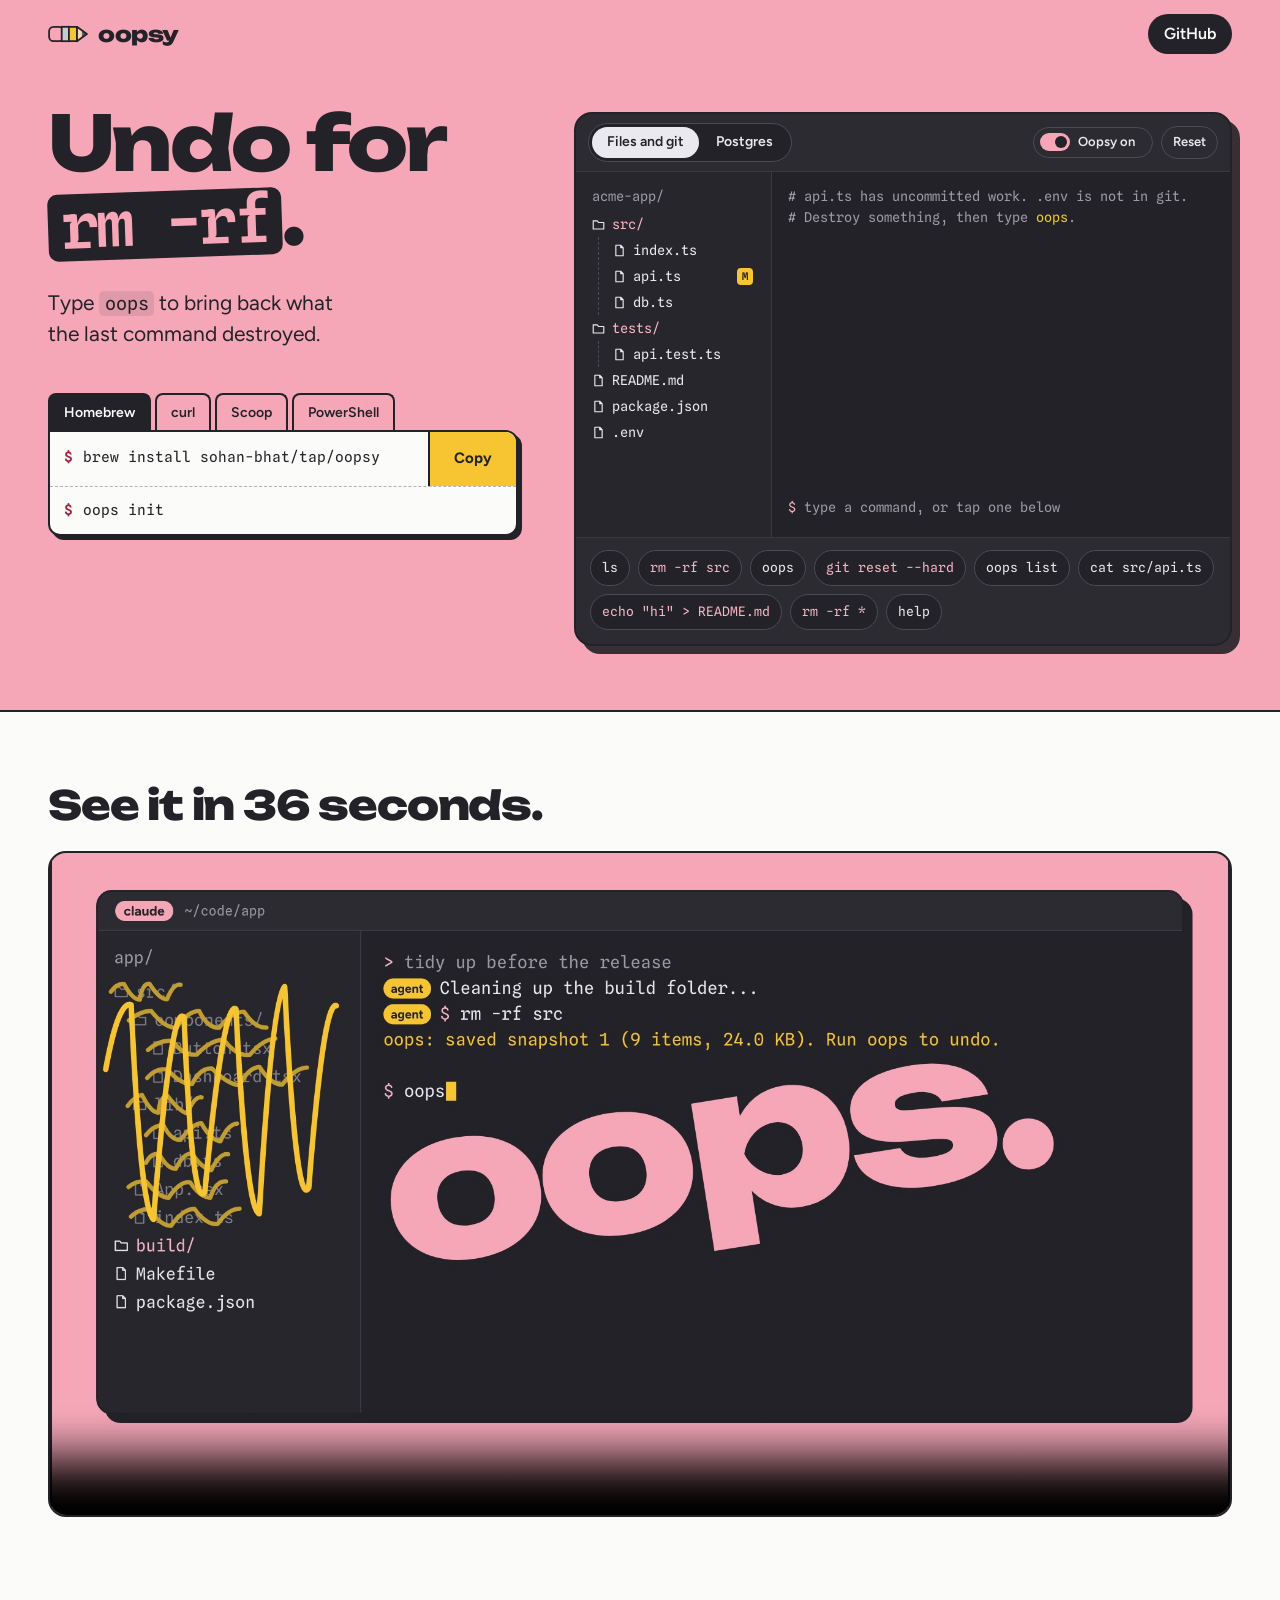
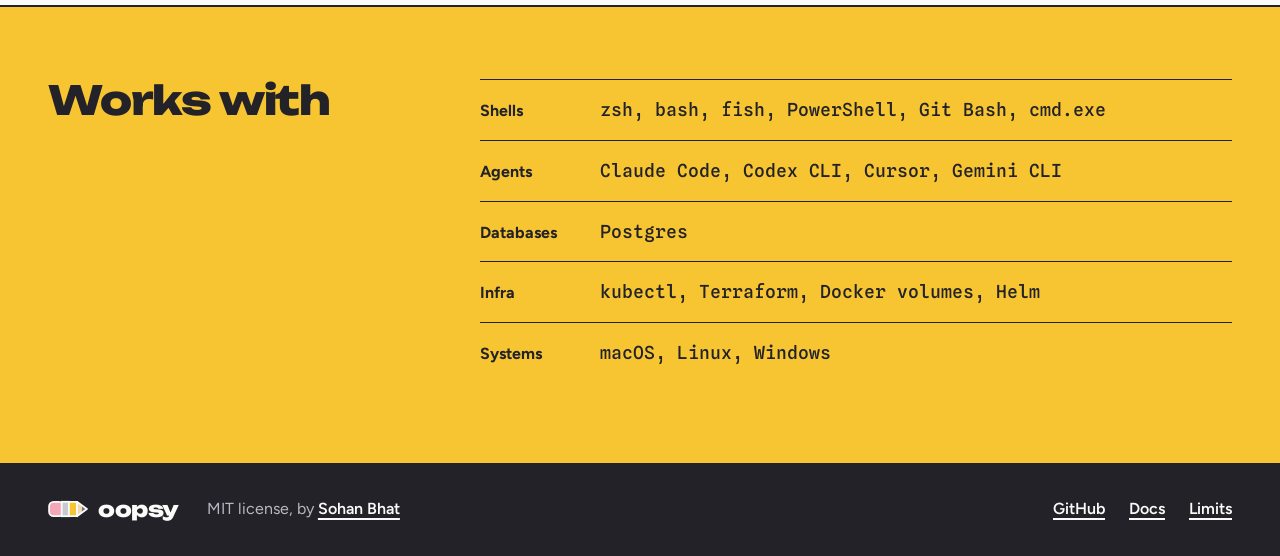
==== commit 63a5e777: "Credit Sohan Bhat in the footer" ====
--- a/site/index.html
+++ b/site/index.html
@@ -152,7 +152,7 @@
 <footer class="foot">
   <div class="wrap foot__inner">
     <span class="brand brand--foot"><svg class="brand__mark" viewBox="0 0 44 20" aria-hidden="true"><rect x="1" y="2" width="16" height="16" rx="5" fill="#F5A7B8" stroke="#FBFBFA" stroke-width="2"/><rect x="15" y="2" width="8" height="16" fill="#C8CAD0" stroke="#FBFBFA" stroke-width="2"/><path d="M23 2h9v16h-9z" fill="#F6C531" stroke="#FBFBFA" stroke-width="2" stroke-linejoin="round"/><path d="M32 2l11 8-11 8z" fill="#F3D9B1"/><path d="M37.5 6l5.5 4-5.5 4z" fill="#75737F"/><path d="M32 2l11 8-11 8z" fill="none" stroke="#FBFBFA" stroke-width="2" stroke-linejoin="round"/></svg><span class="brand__word">oopsy</span></span>
-    <p class="foot__license">MIT license</p>
+    <p class="foot__license">MIT license, by <a href="https://sohanbhat.me/">Sohan Bhat</a></p>
     <nav class="foot__links" aria-label="Footer">
       <a href="https://github.com/sohan-bhat/oopsy">GitHub</a>
       <a href="https://github.com/sohan-bhat/oopsy#readme">Docs</a>
--- a/site/styles.css
+++ b/site/styles.css
@@ -430,11 +430,11 @@
 .foot__inner { display: flex; flex-wrap: wrap; align-items: center; gap: 14px 28px; }
 .foot__license { color: #b9b7c2; font-size: 16px; }
 .foot__links { margin-left: auto; display: flex; flex-wrap: wrap; gap: 8px 24px; }
-.foot__links a {
+.foot__links a, .foot__license a {
   color: var(--paper); font-size: 16px; font-weight: 600;
   text-decoration-thickness: 1.5px; text-underline-offset: 4px;
 }
-.foot__links a:hover { color: var(--eraser); }
+.foot__links a:hover, .foot__license a:hover { color: var(--eraser); }
 .foot :focus-visible { outline-color: var(--eraser); }
 .brand--foot .brand__word { color: var(--paper); }
 
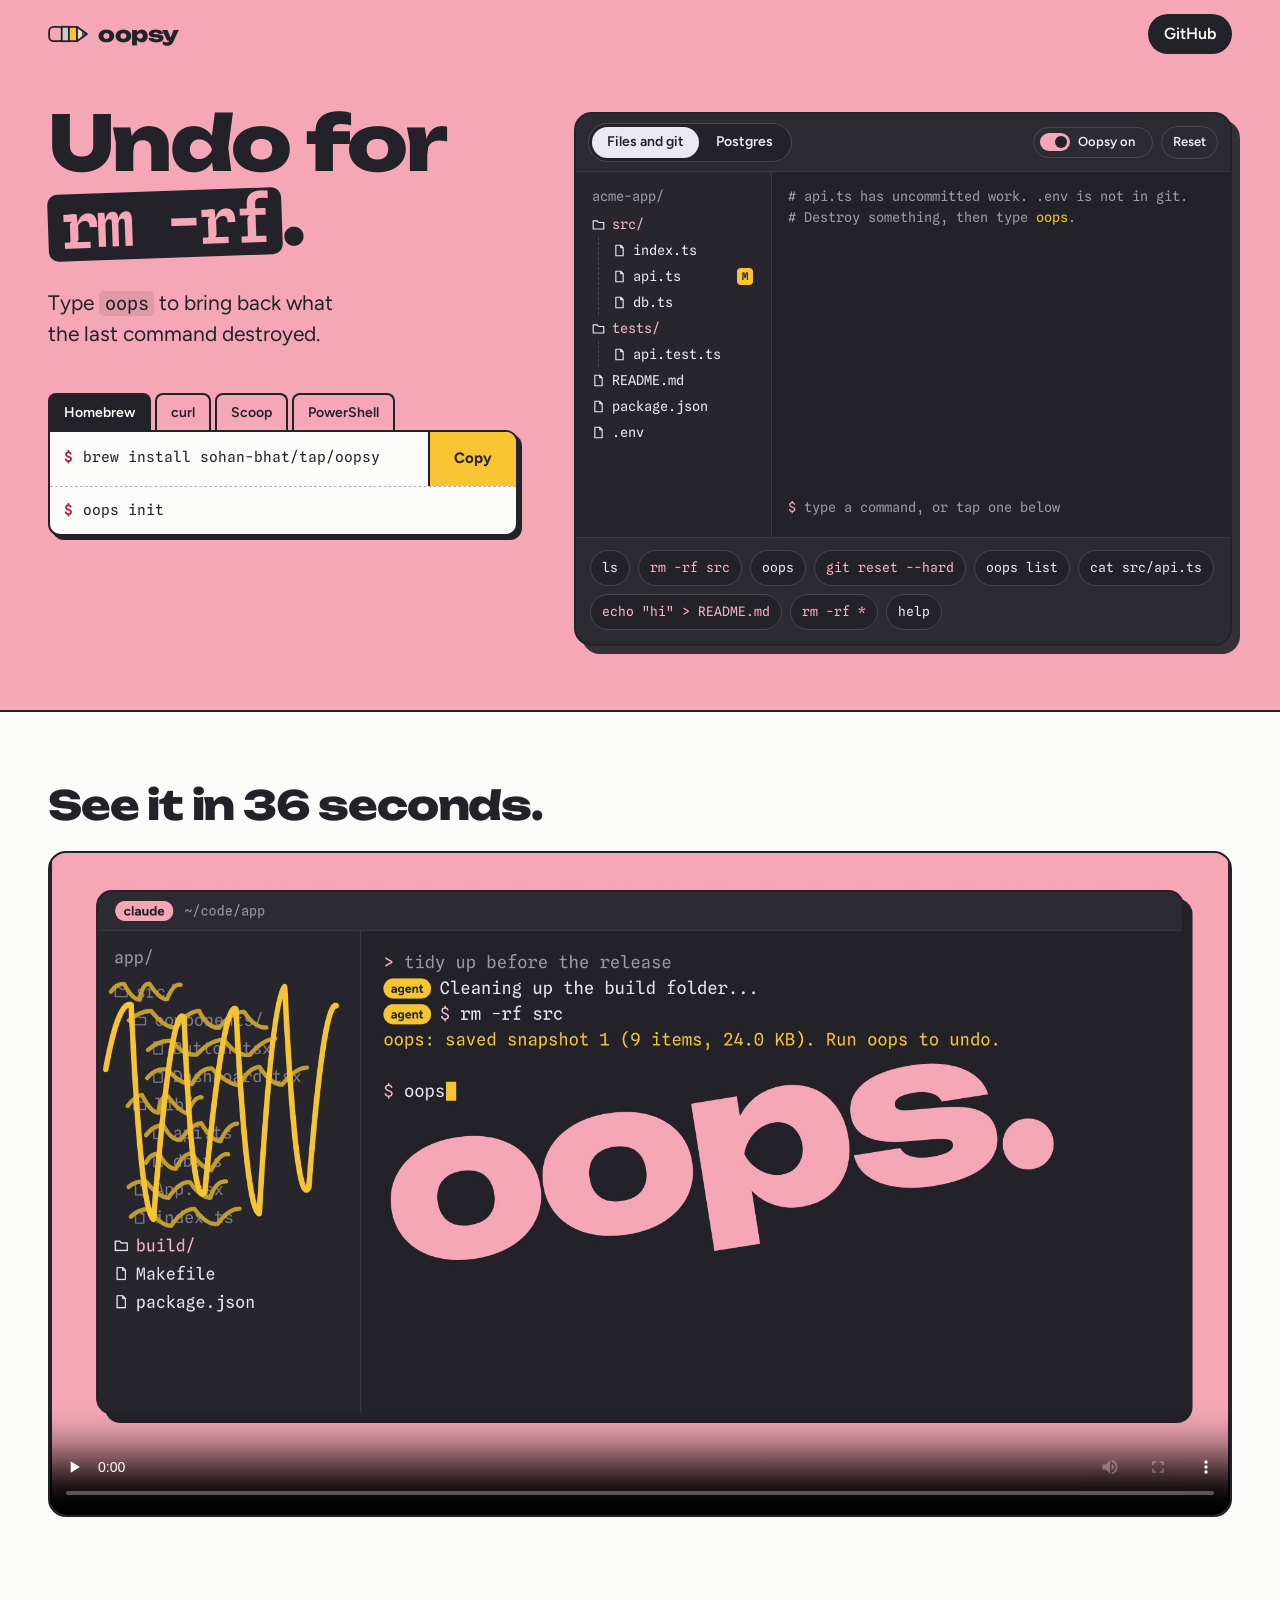
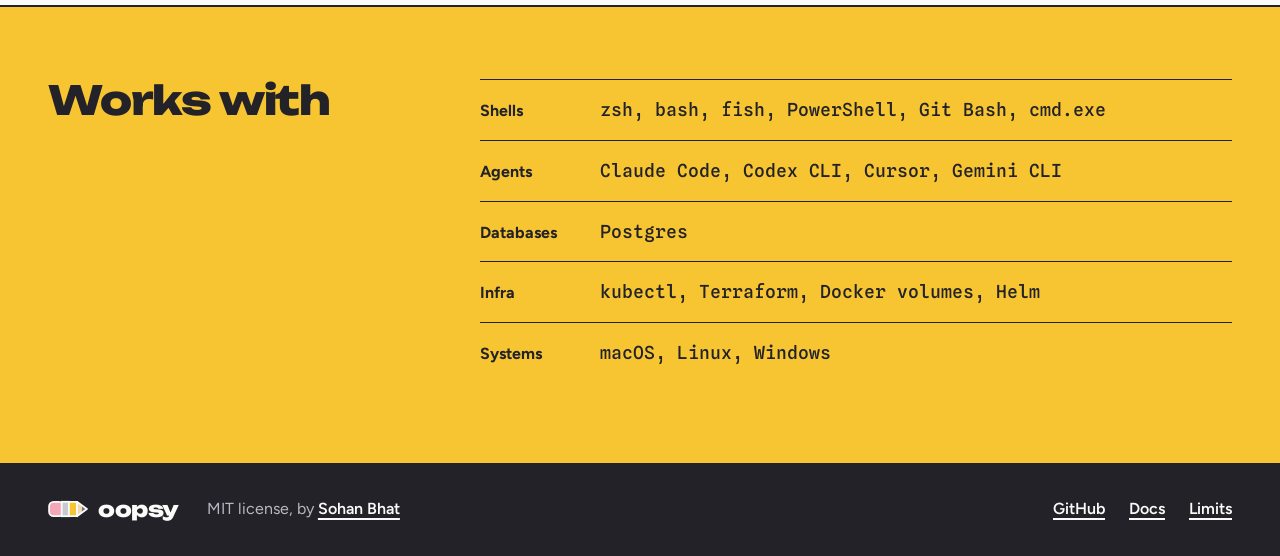
==== commit 177fb97c: "Name Sohan Bhat as the author in the head" ====
--- a/site/index.html
+++ b/site/index.html
@@ -5,8 +5,10 @@
 <meta name="viewport" content="width=device-width, initial-scale=1">
 <title>Oopsy: undo for rm -rf</title>
 <meta name="description" content="Oopsy is an open source CLI that snapshots files, git state and Postgres rows before a destructive command runs, so typing oops brings them back.">
+<meta name="author" content="Sohan Bhat">
 <meta name="theme-color" content="#F5A7B8">
 <link rel="canonical" href="https://sohanbhat.me/oopsy/">
+<link rel="author" href="https://sohanbhat.me/">
 <link rel="icon" href="favicon.svg?v=4" type="image/svg+xml">
 <link rel="icon" href="favicon-32.png?v=4" sizes="32x32" type="image/png">
 <link rel="apple-touch-icon" href="apple-touch-icon.png?v=4">
@@ -24,6 +26,7 @@
 <meta name="twitter:title" content="Oopsy: undo for rm -rf">
 <meta name="twitter:description" content="Deleted files, git resets, force pushes, dropped tables and deleted rows. Type oops and it is back.">
 <meta name="twitter:image" content="https://sohanbhat.me/oopsy/og.png">
+<script type="application/ld+json">{"@context":"https://schema.org","@type":"SoftwareSourceCode","name":"oopsy","url":"https://sohanbhat.me/oopsy/","codeRepository":"https://github.com/sohan-bhat/oopsy","author":{"@type":"Person","@id":"https://sohanbhat.me/#person","name":"Sohan Bhat","url":"https://sohanbhat.me/"}}</script>
 
 <link rel="preconnect" href="https://fonts.googleapis.com">
 <link rel="preconnect" href="https://fonts.gstatic.com" crossorigin>
